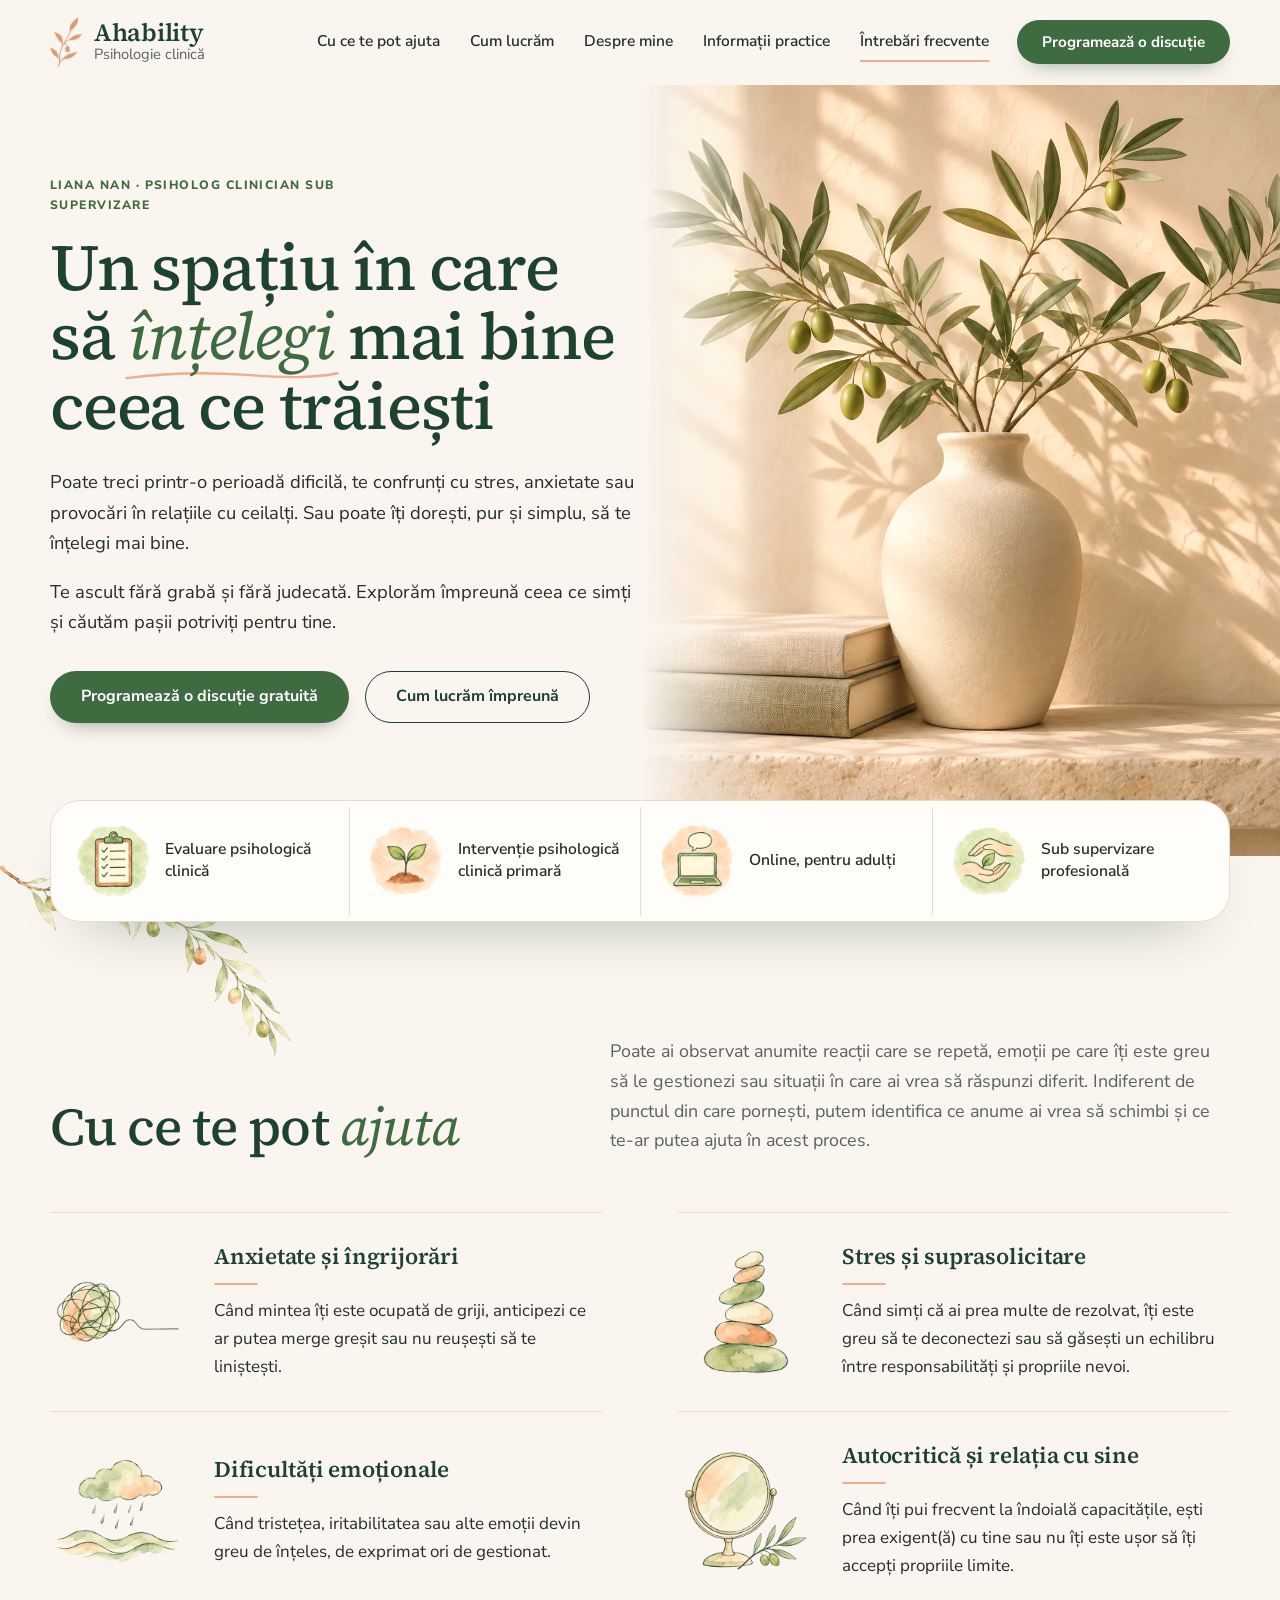
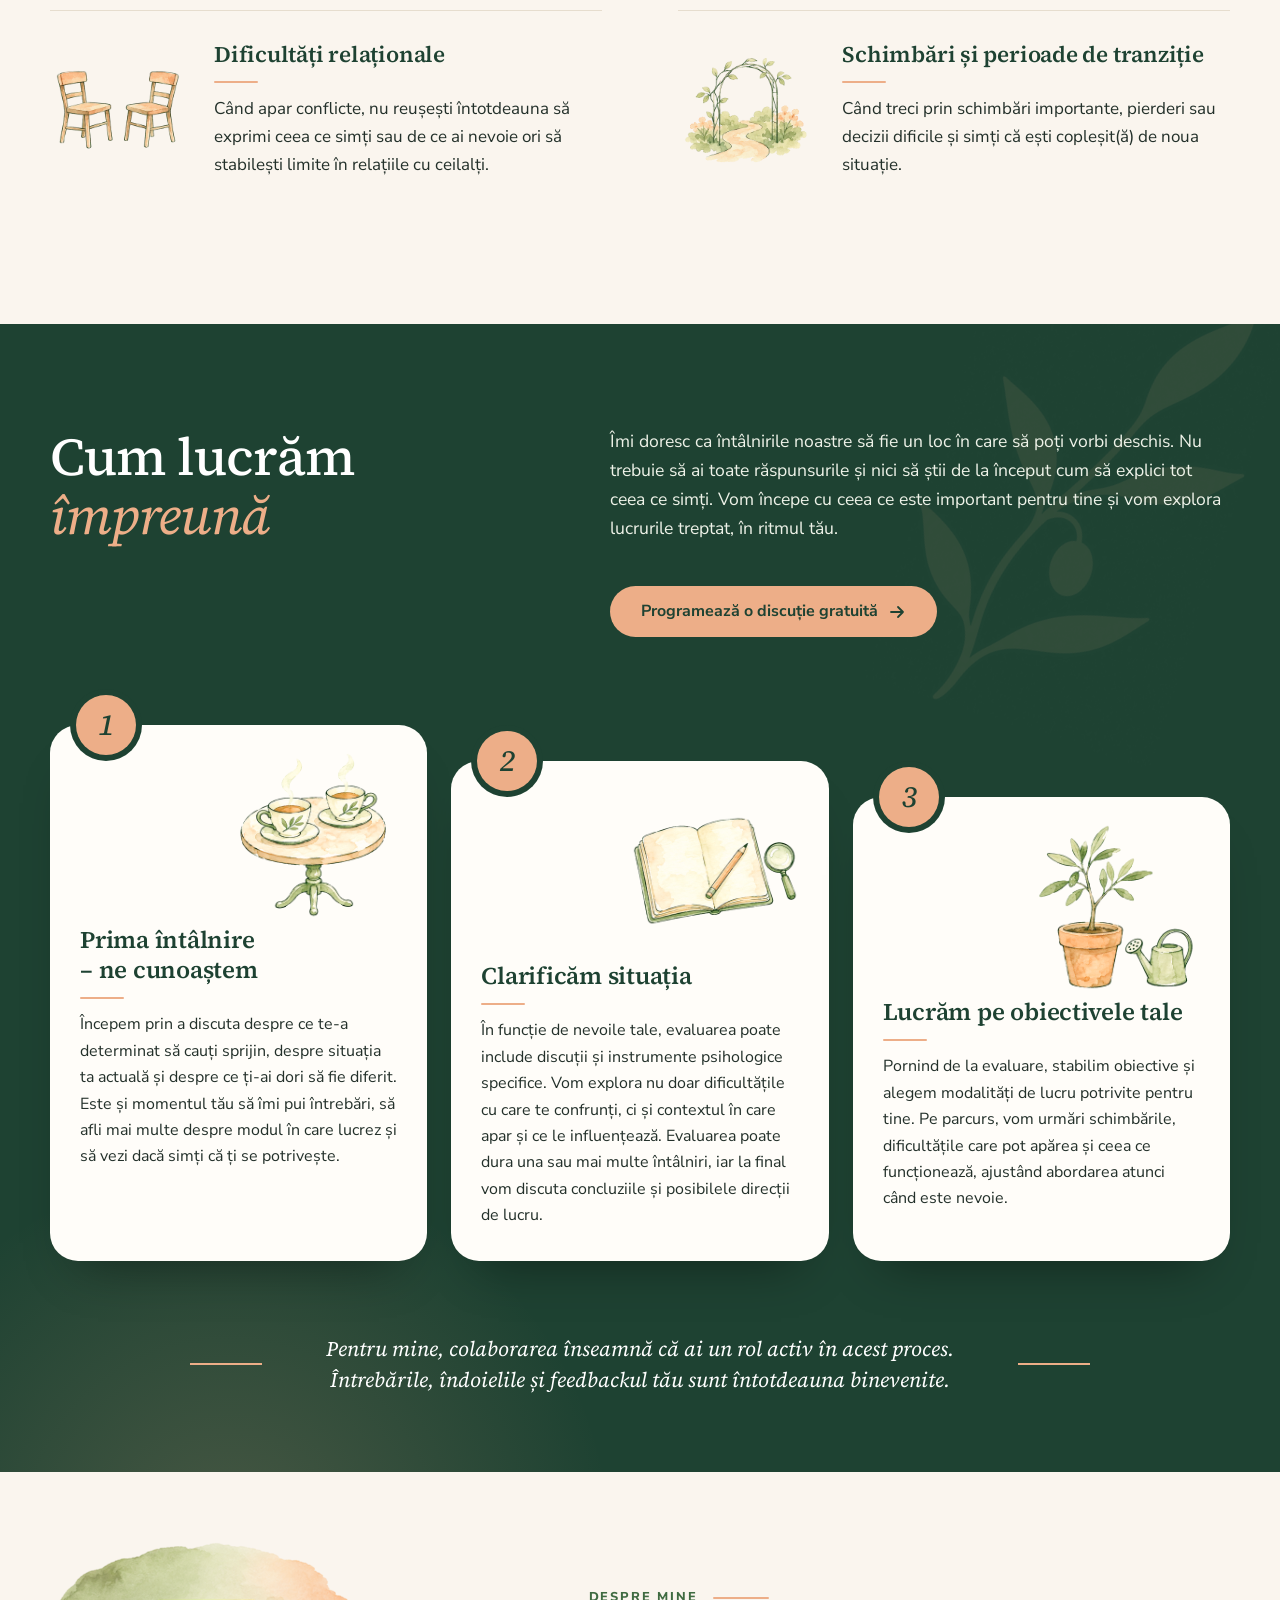
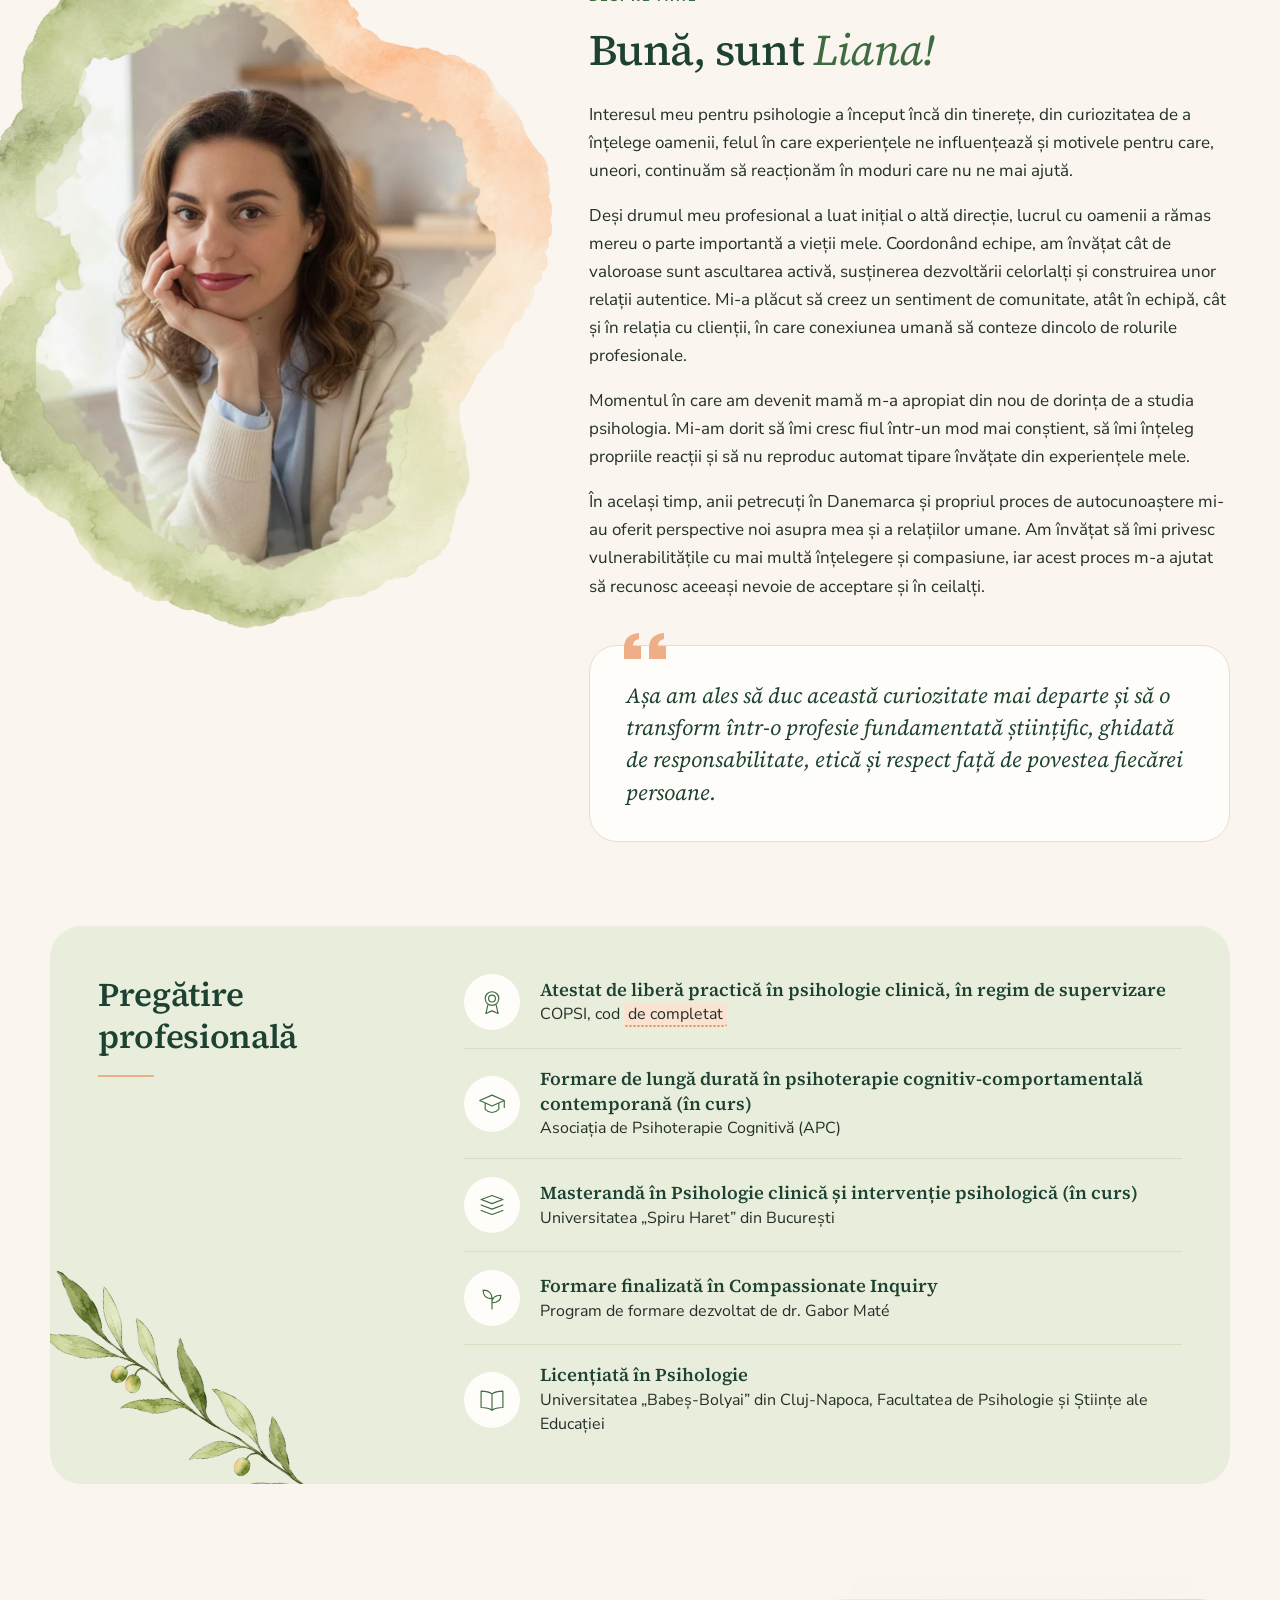
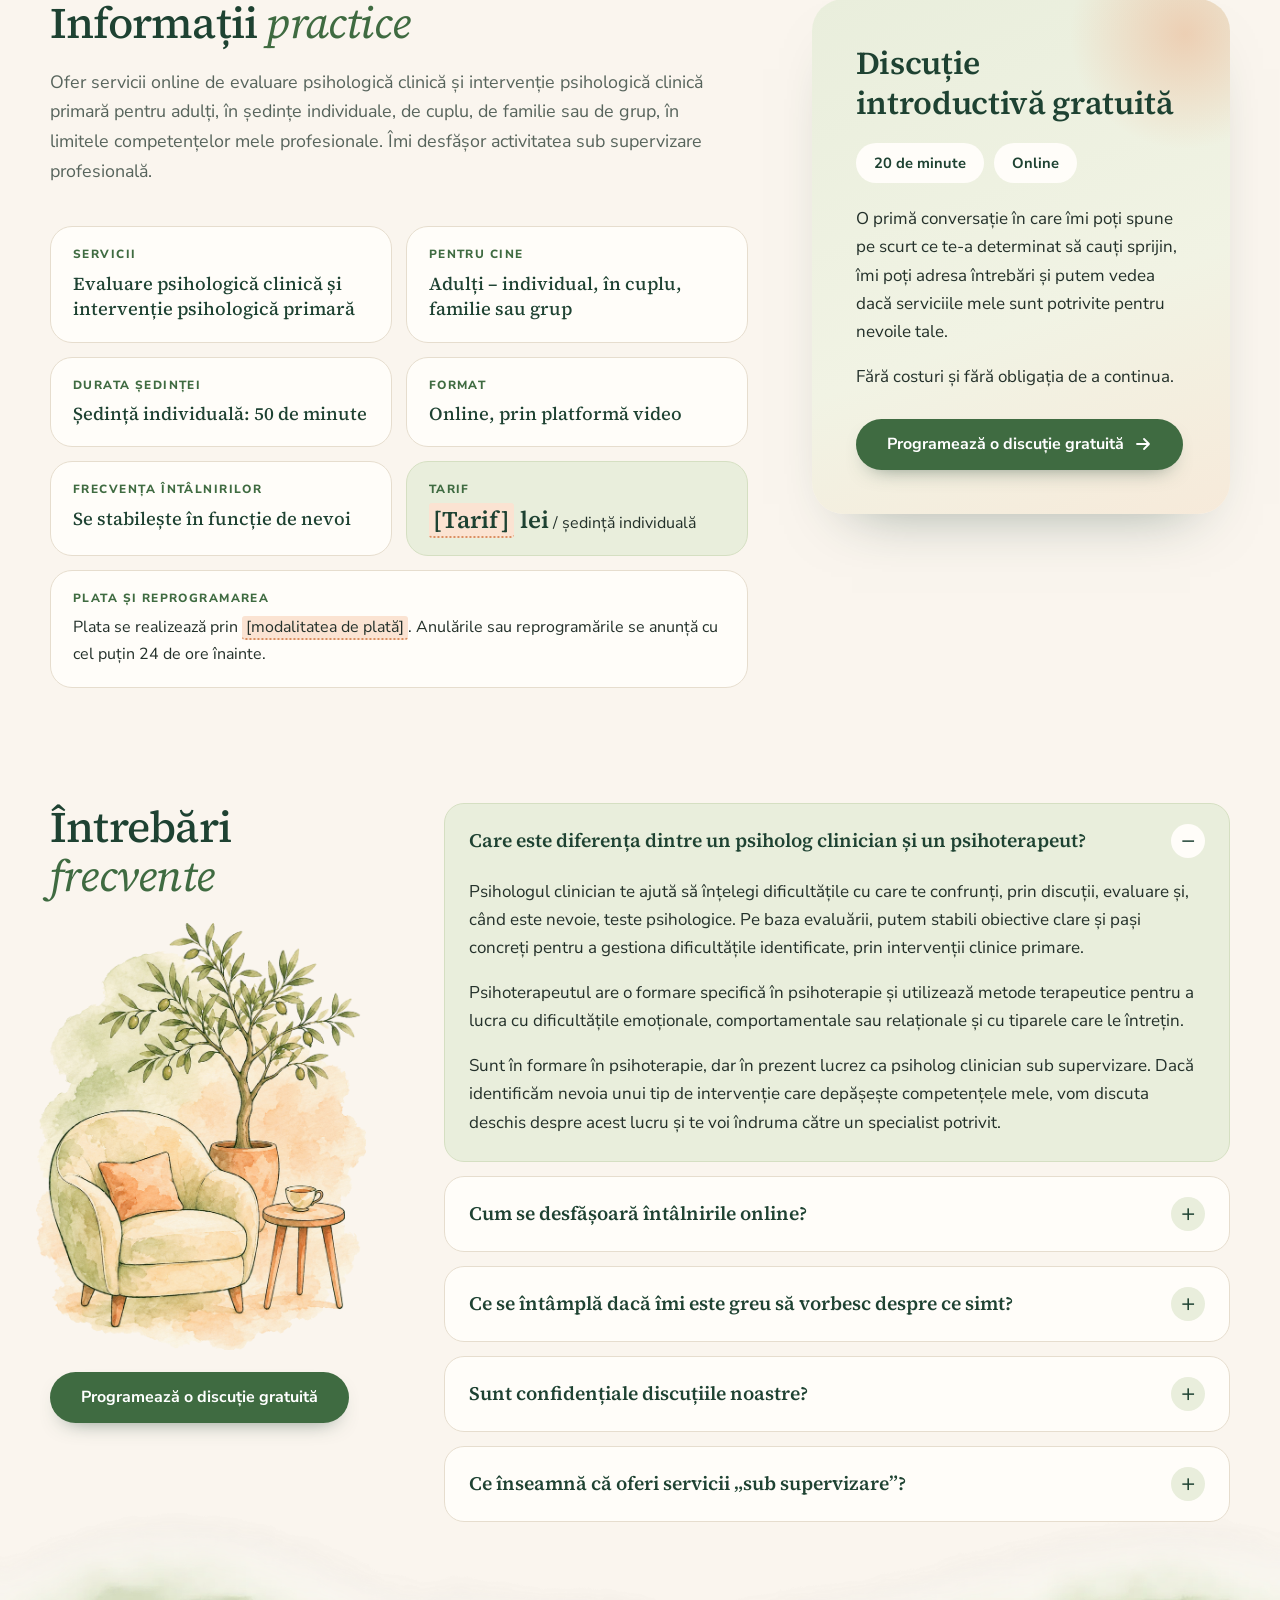
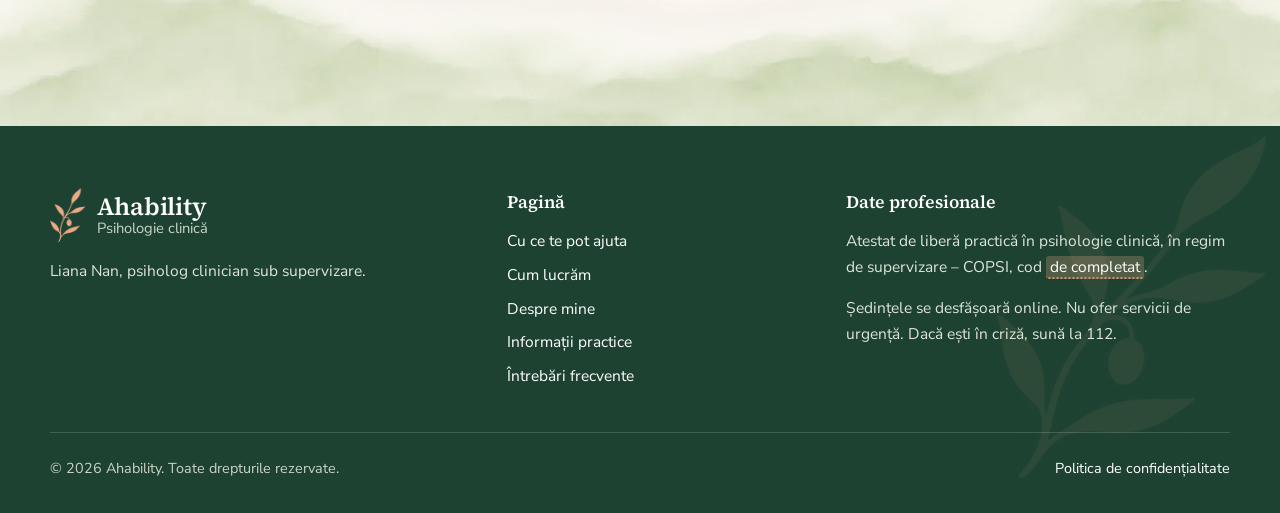
==== home/index.html @ 82a67109 "Add new homepage preview under /home New Ahability homepage for Liana to review. The existing pages " ====
<!doctype html>
<html lang="ro">
<head>
<meta charset="UTF-8">
<meta name="viewport" content="width=device-width, initial-scale=1">
<title>Ahability – Psihologie clinică | Liana Nan</title>
<meta name="description" content="Liana Nan, psiholog clinician sub supervizare. Evaluare psihologică clinică și intervenție psihologică clinică primară pentru adulți, online.">
<link rel="preload" href="fonts/source-serif-4-latin-ext-wght-normal.woff2" as="font" type="font/woff2" crossorigin>
<link rel="preload" href="fonts/nunito-sans-latin-ext-wght-normal.woff2" as="font" type="font/woff2" crossorigin>
<link rel="stylesheet" href="style.css">
</head>
<body>
<a class="skip" href="#continut">Sari la conținut</a>

<!-- All copy comes from Liana's Word document (Site_Alex.docx).
     Text wrapped in class="todo" is still waiting on a real value. -->

<!-- ================= HEADER ================= -->
<header class="site-header" id="top">
  <div class="wrap">
    <a class="logo" href="#top" aria-label="Ahability, psihologie clinică">
      <img class="logo-mark" src="img/logo-mark.webp" alt="" width="307" height="480">
      <span><span class="logo-name">Ahability</span><span class="logo-sub">Psihologie clinică</span></span>
    </a>
    <nav class="nav" id="nav" aria-label="Meniu principal">
      <a href="#ajutor">Cu ce te pot ajuta</a>
      <a href="#cum-lucram">Cum lucrăm</a>
      <a href="#despre">Despre mine</a>
      <a href="#informatii">Informații practice</a>
      <a href="#intrebari">Întrebări frecvente</a>
      <a class="btn btn-primary" href="#programare">Programează o discuție gratuită</a>
    </nav>
    <a class="btn btn-primary header-cta" href="#programare">Programează o discuție</a>
    <button class="nav-toggle" type="button" aria-controls="nav" aria-expanded="false" aria-label="Deschide meniul"><span></span></button>
  </div>
</header>

<main id="continut">

<!-- ================= HERO ================= -->
<section class="hero">
  <div class="wrap">
    <div class="hero-text">
      <p class="eyebrow plain">Liana Nan · Psiholog clinician sub supervizare</p>
      <h1>Un spațiu în care să <em>înțelegi</em> mai bine ceea ce trăiești</h1>
      <p>Poate treci printr-o perioadă dificilă, te confrunți cu stres, anxietate sau provocări în relațiile cu ceilalți. Sau poate îți dorești, pur și simplu, să te înțelegi mai bine.</p>
      <p>Te ascult fără grabă și fără judecată. Explorăm împreună ceea ce simți și căutăm pașii potriviți pentru tine.</p>
      <div class="hero-actions">
        <a class="btn btn-primary" href="#programare">Programează o discuție gratuită</a>
        <a class="btn btn-ghost" href="#cum-lucram">Cum lucrăm împreună</a>
      </div>
    </div>
    <div class="hero-art"><img src="img/hero.webp" alt="" width="1400" height="1400" fetchpriority="high"></div>
  </div>

  <div class="facts">
    <div class="wrap">
      <ul>
        <li>
          <img class="fact-art" src="img/fact-1.webp" alt="" width="200" height="200">
          Evaluare psihologică clinică
        </li>
        <li>
          <img class="fact-art" src="img/fact-2.webp" alt="" width="200" height="200">
          Intervenție psihologică clinică primară
        </li>
        <li>
          <img class="fact-art" src="img/fact-3.webp" alt="" width="200" height="200">
          Online, pentru adulți
        </li>
        <li>
          <img class="fact-art" src="img/fact-4.webp" alt="" width="200" height="200">
          Sub supervizare profesională
        </li>
      </ul>
    </div>
  </div>
</section>

<!-- ================= CU CE TE POT AJUTA ================= -->
<section class="section help" id="ajutor">
  <span class="bough" aria-hidden="true"></span>
  <div class="wrap">
    <div class="section-head">
    <h2>Cu ce te pot <em>ajuta</em></h2>
    <p class="lead">Poate ai observat anumite reacții care se repetă, emoții pe care îți este greu să le gestionezi sau situații în care ai vrea să răspunzi diferit. Indiferent de punctul din care pornești, putem identifica ce anume ai vrea să schimbi și ce te-ar putea ajuta în acest proces.</p>
    </div>

    <ul class="cards">
      <li class="card">
        <span class="card-art"><img src="img/topic-1.webp" alt="" width="360" height="360" loading="lazy"></span>
        <div class="card-body">
          <h3>Anxietate și îngrijorări</h3>
          <p>Când mintea îți este ocupată de griji, anticipezi ce ar putea merge greșit sau nu reușești să te liniștești.</p>
        </div>
      </li>
      <li class="card">
        <span class="card-art"><img src="img/topic-2.webp" alt="" width="360" height="360" loading="lazy"></span>
        <div class="card-body">
          <h3>Stres și suprasolicitare</h3>
          <p>Când simți că ai prea multe de rezolvat, îți este greu să te deconectezi sau să găsești un echilibru între responsabilități și propriile nevoi.</p>
        </div>
      </li>
      <li class="card">
        <span class="card-art"><img src="img/topic-3.webp" alt="" width="360" height="360" loading="lazy"></span>
        <div class="card-body">
          <h3>Dificultăți emoționale</h3>
          <p>Când tristețea, iritabilitatea sau alte emoții devin greu de înțeles, de exprimat ori de gestionat.</p>
        </div>
      </li>
      <li class="card">
        <span class="card-art"><img src="img/topic-4.webp" alt="" width="360" height="360" loading="lazy"></span>
        <div class="card-body">
          <h3>Autocritică și relația cu sine</h3>
          <p>Când îți pui frecvent la îndoială capacitățile, ești prea exigent(ă) cu tine sau nu îți este ușor să îți accepți propriile limite.</p>
        </div>
      </li>
      <li class="card">
        <span class="card-art"><img src="img/topic-5.webp" alt="" width="360" height="360" loading="lazy"></span>
        <div class="card-body">
          <h3>Dificultăți relaționale</h3>
          <p>Când apar conflicte, nu reușești întotdeauna să exprimi ceea ce simți sau de ce ai nevoie ori să stabilești limite în relațiile cu ceilalți.</p>
        </div>
      </li>
      <li class="card">
        <span class="card-art"><img src="img/topic-6.webp" alt="" width="360" height="360" loading="lazy"></span>
        <div class="card-body">
          <h3>Schimbări și perioade de tranziție</h3>
          <p>Când treci prin schimbări importante, pierderi sau decizii dificile și simți că ești copleșit(ă) de noua situație.</p>
        </div>
      </li>
    </ul>
  </div>
</section>

<!-- ================= CUM LUCRAM IMPREUNA ================= -->
<section class="how" id="cum-lucram">
  <div class="wrap">
    <div class="how-head">
      <h2>Cum lucrăm <em>împreună</em></h2>
      <div>
        <p>Îmi doresc ca întâlnirile noastre să fie un loc în care să poți vorbi deschis. Nu trebuie să ai toate răspunsurile și nici să știi de la început cum să explici tot ceea ce simți. Vom începe cu ceea ce este important pentru tine și vom explora lucrurile treptat, în ritmul tău.</p>
        <a class="btn btn-peach" href="#programare">Programează o discuție gratuită
          <svg class="arrow" viewBox="0 0 18 18" fill="none" stroke="currentColor" stroke-width="1.800" stroke-linecap="round" stroke-linejoin="round" aria-hidden="true"><path d="M3 9h12M10 4l5 5-5 5"/></svg>
        </a>
      </div>
    </div>
    <div class="steps-wrap">
      <ol class="steps">
        <li class="step" data-n="1">
          <img class="step-art" src="img/step-1.webp" alt="" width="360" height="360" loading="lazy">
          <h3>Prima întâlnire – ne cunoaștem</h3>
          <p>Începem prin a discuta despre ce te-a determinat să cauți sprijin, despre situația ta actuală și despre ce ți-ai dori să fie diferit. Este și momentul tău să îmi pui întrebări, să afli mai multe despre modul în care lucrez și să vezi dacă simți că ți se potrivește.</p>
        </li>
        <li class="step" data-n="2">
          <img class="step-art" src="img/step-2.webp" alt="" width="360" height="360" loading="lazy">
          <h3>Clarificăm situația</h3>
          <p>În funcție de nevoile tale, evaluarea poate include discuții și instrumente psihologice specifice. Vom explora nu doar dificultățile cu care te confrunți, ci și contextul în care apar și ce le influențează. Evaluarea poate dura una sau mai multe întâlniri, iar la final vom discuta concluziile și posibilele direcții de lucru.</p>
        </li>
        <li class="step" data-n="3">
          <img class="step-art" src="img/step-3.webp" alt="" width="360" height="360" loading="lazy">
          <h3>Lucrăm pe obiectivele tale</h3>
          <p>Pornind de la evaluare, stabilim obiective și alegem modalități de lucru potrivite pentru tine. Pe parcurs, vom urmări schimbările, dificultățile care pot apărea și ceea ce funcționează, ajustând abordarea atunci când este nevoie.</p>
        </li>
      </ol>
    </div>
    <p class="how-note">Pentru mine, colaborarea înseamnă că ai un rol activ în acest proces. Întrebările, îndoielile și feedbackul tău sunt întotdeauna binevenite.</p>
  </div>
</section>

<!-- ================= DESPRE MINE ================= -->
<section class="section about" id="despre">
  <div class="wrap">
    <div class="about-grid">
      <div class="portrait">
        <div class="portrait-frame"><img src="img/liana.webp" alt="Liana Nan" width="900" height="1078" loading="lazy"></div>
      </div>
      <div>
        <p class="eyebrow">Despre mine</p>
        <h2>Bună, sunt <em>Liana!</em></h2>
        <p>Interesul meu pentru psihologie a început încă din tinerețe, din curiozitatea de a înțelege oamenii, felul în care experiențele ne influențează și motivele pentru care, uneori, continuăm să reacționăm în moduri care nu ne mai ajută.</p>
        <p>Deși drumul meu profesional a luat inițial o altă direcție, lucrul cu oamenii a rămas mereu o parte importantă a vieții mele. Coordonând echipe, am învățat cât de valoroase sunt ascultarea activă, susținerea dezvoltării celorlalți și construirea unor relații autentice. Mi-a plăcut să creez un sentiment de comunitate, atât în echipă, cât și în relația cu clienții, în care conexiunea umană să conteze dincolo de rolurile profesionale.</p>
        <p>Momentul în care am devenit mamă m-a apropiat din nou de dorința de a studia psihologia. Mi-am dorit să îmi cresc fiul într-un mod mai conștient, să îmi înțeleg propriile reacții și să nu reproduc automat tipare învățate din experiențele mele.</p>
        <p>În același timp, anii petrecuți în Danemarca și propriul proces de autocunoaștere mi-au oferit perspective noi asupra mea și a relațiilor umane. Am învățat să îmi privesc vulnerabilitățile cu mai multă înțelegere și compasiune, iar acest proces m-a ajutat să recunosc aceeași nevoie de acceptare și în ceilalți.</p>
        <blockquote class="pullquote">Așa am ales să duc această curiozitate mai departe și să o transform într-o profesie fundamentată științific, ghidată de responsabilitate, etică și respect față de povestea fiecărei persoane.</blockquote>
      </div>
    </div>

    <div class="training">
      <h3>Pregătire profesională</h3>
      <ul>
        <li>
          <svg class="icon" viewBox="0 0 44 44" aria-hidden="true"><circle cx="22" cy="17" r="10"/><circle cx="22" cy="17" r="5"/><path d="M16 26l-3 13 9-4 9 4-3-13"/></svg>
          <strong>Atestat de liberă practică în psihologie clinică, în regim de supervizare</strong> <span class="where">COPSI, cod <span class="todo">de completat</span></span>
        </li>
        <li>
          <svg class="icon" viewBox="0 0 44 44" aria-hidden="true"><path d="M4 17l18-8 18 8-18 8-18-8ZM12 21v9c3 3 6.500 4.500 10 4.500S29 33 32 30v-9M40 17v10"/></svg>
          <strong>Formare de lungă durată în psihoterapie cognitiv-comportamentală contemporană (în curs)</strong> <span class="where">Asociația de Psihoterapie Cognitivă (APC)</span>
        </li>
        <li>
          <svg class="icon" viewBox="0 0 44 44" aria-hidden="true"><path d="M6 14l16-6 16 6-16 6-16-6ZM6 22l16 6 16-6M6 30l16 6 16-6"/></svg>
          <strong>Masterandă în Psihologie clinică și intervenție psihologică (în curs)</strong> <span class="where">Universitatea „Spiru Haret” din București</span>
        </li>
        <li>
          <svg class="icon" viewBox="0 0 44 44" aria-hidden="true"><path d="M22 38V21M22 23c0-8-4.500-12.500-13-12.500C9 18.500 13.500 23 22 23ZM22 29c0-7 4.500-11 13-11 0 7-4.500 11-13 11Z"/></svg>
          <strong>Formare finalizată în Compassionate Inquiry</strong> <span class="where">Program de formare dezvoltat de dr. Gabor Maté</span>
        </li>
        <li>
          <svg class="icon" viewBox="0 0 44 44" aria-hidden="true"><path d="M22 13c-4-3-9-4-16-4v24c7 0 12 1 16 4 4-3 9-4 16-4V9c-7 0-12 1-16 4ZM22 13v24"/></svg>
          <strong>Licențiată în Psihologie</strong> <span class="where">Universitatea „Babeș-Bolyai” din Cluj-Napoca, Facultatea de Psihologie și Științe ale Educației</span>
        </li>
      </ul>
    </div>
  </div>
</section>

<!-- ================= INFORMATII PRACTICE ================= -->
<section class="section info" id="informatii" style="padding-top:0">
  <div class="wrap info-grid">
    <div class="info-main">
    <h2>Informații <em>practice</em></h2>
    <p class="lead">Ofer servicii online de evaluare psihologică clinică și intervenție psihologică clinică primară pentru adulți, în ședințe individuale, de cuplu, de familie sau de grup, în limitele competențelor mele profesionale. Îmi desfășor activitatea sub supervizare profesională.</p>

      <dl class="info-list">
        <div class="info-item"><dt>Servicii</dt><dd>Evaluare psihologică clinică și intervenție psihologică primară</dd></div>
        <div class="info-item"><dt>Pentru cine</dt><dd>Adulți – individual, în cuplu, familie sau grup</dd></div>
        <div class="info-item"><dt>Durata ședinței</dt><dd>Ședință individuală: 50 de minute</dd></div>
        <div class="info-item"><dt>Format</dt><dd>Online, prin platformă video</dd></div>
        <div class="info-item"><dt>Frecvența întâlnirilor</dt><dd>Se stabilește în funcție de nevoi</dd></div>
        <div class="info-item"><dt>Tarif</dt><dd><span class="price"><span class="todo">[Tarif]</span> lei</span> / ședință individuală</dd></div>
        <div class="info-item wide"><dt>Plata și reprogramarea</dt><dd>Plata se realizează prin <span class="todo">[modalitatea de plată]</span>. Anulările sau reprogramările se anunță cu cel puțin 24 de ore înainte.</dd></div>
      </dl>
    </div>

      <aside class="intro-card" id="programare">
        <h3>Discuție introductivă gratuită</h3>
        <ul class="pills"><li>20 de minute</li><li>Online</li></ul>
        <p>O primă conversație în care îmi poți spune pe scurt ce te-a determinat să cauți sprijin, îmi poți adresa întrebări și putem vedea dacă serviciile mele sunt potrivite pentru nevoile tale.</p>
        <p>Fără costuri și fără obligația de a continua.</p>
        <!-- TODO: point this at the booking calendar -->
        <a class="btn btn-primary" href="#" data-todo="calendar-link">Programează o discuție gratuită
          <svg class="arrow" viewBox="0 0 18 18" fill="none" stroke="currentColor" stroke-width="1.800" stroke-linecap="round" stroke-linejoin="round" aria-hidden="true"><path d="M3 9h12M10 4l5 5-5 5"/></svg>
        </a>
      </aside>
  </div>
</section>

<!-- ================= INTREBARI FRECVENTE ================= -->
<section class="section clip wash" id="intrebari" style="padding-top:0">
  <div class="wrap">
    <div class="faq-grid">
      <div class="faq-side">
        <h2>Întrebări <em>frecvente</em></h2>
        <img class="faq-art" src="img/nook.webp" alt="" width="720" height="933" loading="lazy">
        <a class="btn btn-primary" href="#programare">Programează o discuție gratuită</a>
      </div>
      <div class="faq-list">
        <details open>
          <summary>Care este diferența dintre un psiholog clinician și un psihoterapeut?</summary>
          <div class="faq-answer">
            <p>Psihologul clinician te ajută să înțelegi dificultățile cu care te confrunți, prin discuții, evaluare și, când este nevoie, teste psihologice. Pe baza evaluării, putem stabili obiective clare și pași concreți pentru a gestiona dificultățile identificate, prin intervenții clinice primare.</p>
            <p>Psihoterapeutul are o formare specifică în psihoterapie și utilizează metode terapeutice pentru a lucra cu dificultățile emoționale, comportamentale sau relaționale și cu tiparele care le întrețin.</p>
            <p>Sunt în formare în psihoterapie, dar în prezent lucrez ca psiholog clinician sub supervizare. Dacă identificăm nevoia unui tip de intervenție care depășește competențele mele, vom discuta deschis despre acest lucru și te voi îndruma către un specialist potrivit.</p>
          </div>
        </details>
        <details>
          <summary>Cum se desfășoară întâlnirile online?</summary>
          <div class="faq-answer">
            <p>Ședințele au loc prin intermediul unei platforme video securizate. Ai nevoie doar de o conexiune stabilă la internet și de un spațiu liniștit și privat, în care să poți vorbi fără întreruperi. Poți participa de acasă sau din orice alt loc în care ai intimitatea necesară. Linkul de acces îți va fi trimis înainte de întâlnire.</p>
          </div>
        </details>
        <details>
          <summary>Ce se întâmplă dacă îmi este greu să vorbesc despre ce simt?</summary>
          <div class="faq-answer">
            <p>Este firesc să simți emoție sau ezitare, mai ales la primele întâlniri. Nu trebuie să știi exact ce să spui sau să găsești cuvintele „potrivite”. Pornim de la ceea ce îți este mai ușor să împărtășești, iar eu te voi ghida prin întrebări.</p>
          </div>
        </details>
        <details>
          <summary>Sunt confidențiale discuțiile noastre?</summary>
          <div class="faq-answer">
            <p>Da. Confidențialitatea este un principiu fundamental al activității psihologice. Informațiile pe care le împărtășești sunt protejate conform Codului deontologic al profesiei de psiholog și legislației aplicabile, cu respectarea excepțiilor prevăzute de lege. Îți voi explica aceste limite încă de la începutul colaborării.</p>
          </div>
        </details>
        <details>
          <summary>Ce înseamnă că oferi servicii „sub supervizare”?</summary>
          <div class="faq-answer">
            <p>Înseamnă că îmi desfășor activitatea sub îndrumarea unui psiholog clinician cu experiență, acreditat ca supervizor. Supervizarea este o etapă obligatorie a formării profesionale, care îmi permite să discut și să analizez activitatea clinică, să primesc îndrumare și să îmi dezvolt competențele.</p>
            <p>Pentru tine, asta înseamnă că munca noastră poate beneficia și de perspectiva unui specialist cu experiență. În supervizare nu apar numele tău și nici detalii care te-ar putea identifica.</p>
          </div>
        </details>
      </div>
    </div>
  </div>
</section>

</main>

<!-- ================= FOOTER ================= -->
<footer class="site-footer">
  <div class="wrap">
    <div class="footer-grid">
      <div>
        <a class="logo" href="#top" aria-label="Ahability, psihologie clinică">
          <img class="logo-mark" src="img/logo-mark-light.webp" alt="" width="307" height="480">
          <span><span class="logo-name">Ahability</span><span class="logo-sub">Psihologie clinică</span></span>
        </a>
        <p>Liana Nan, psiholog clinician sub supervizare.</p>
      </div>
      <div>
        <p class="footer-title">Pagină</p>
        <ul>
          <li><a href="#ajutor">Cu ce te pot ajuta</a></li>
          <li><a href="#cum-lucram">Cum lucrăm</a></li>
          <li><a href="#despre">Despre mine</a></li>
          <li><a href="#informatii">Informații practice</a></li>
          <li><a href="#intrebari">Întrebări frecvente</a></li>
        </ul>
      </div>
      <div>
        <p class="footer-title">Date profesionale</p>
        <p>Atestat de liberă practică în psihologie clinică, în regim de supervizare – COPSI, cod <span class="todo">de completat</span>.</p>
        <p>Ședințele se desfășoară online. Nu ofer servicii de urgență. Dacă ești în criză, sună la 112.</p>
      </div>
    </div>
    <div class="footer-bottom">
      <span>© 2026 Ahability. Toate drepturile rezervate.</span>
      <span><a href="#" data-todo="privacy">Politica de confidențialitate</a></span>
    </div>
  </div>
</footer>

<script>
  // mobile menu + header border on scroll
  (function(){
    var nav = document.getElementById('nav'), btn = document.querySelector('.nav-toggle'), head = document.querySelector('.site-header');
    btn.addEventListener('click', function(){
      var open = nav.classList.toggle('open');
      btn.setAttribute('aria-expanded', open);
    });
    nav.addEventListener('click', function(e){
      if (e.target.closest('a')) { nav.classList.remove('open'); btn.setAttribute('aria-expanded', false); }
    });
    addEventListener('scroll', function(){ head.classList.toggle('scrolled', scrollY > 8); }, { passive:true });
  })();

  // sections fade up once as they scroll in; the nav link of the section in view gets a marker
  (function(){
    if (!('IntersectionObserver' in window)) return;
    document.documentElement.classList.add('js');
    var sel = '.facts ul, .section-head, .card, .how-head, .steps, .how-note, .portrait, .about-grid > div:last-child, .training, .info-main, .intro-card, .faq-side, .faq-list details';
    var io = new IntersectionObserver(function(entries){
      entries.forEach(function(e){ if (e.isIntersecting) { e.target.classList.add('in'); io.unobserve(e.target); } });
    }, { rootMargin:'0px 0px -8% 0px' });
    document.querySelectorAll(sel).forEach(function(el){
      var i = Array.prototype.indexOf.call(el.parentNode.children, el);
      if (el.matches('.card')) el.style.setProperty('--d', (i % 2) * 0.12 + 's');
      el.classList.add('reveal'); io.observe(el);
    });

    var links = {};
    document.querySelectorAll('.nav a[href^="#"]').forEach(function(a){ links[a.getAttribute('href').slice(1)] = a; });
    var spy = new IntersectionObserver(function(entries){
      entries.forEach(function(e){
        if (!e.isIntersecting || !links[e.target.id]) return;
        for (var k in links) links[k].classList.toggle('active', k === e.target.id);
      });
    }, { rootMargin:'-45% 0px -50% 0px' });
    document.querySelectorAll('main section[id]').forEach(function(s){ spy.observe(s); });
  })();
</script>
</body>
</html>
---- home/style.css ----
/* Ahability homepage
   One palette, two typefaces, no framework.
   Fonts are self-hosted in /fonts so no visitor data goes to Google. */

/* ---------- fonts ---------- */
@font-face{ font-family:"Source Serif 4"; font-style:normal; font-weight:200 900; font-display:swap;
  src:url(fonts/source-serif-4-latin-wght-normal.woff2) format("woff2");
  unicode-range:U+0000-00FF,U+0131,U+0152-0153,U+02BB-02BC,U+02C6,U+02DA,U+02DC,U+0304,U+0308,U+0329,U+2000-206F,U+20AC,U+2122,U+2191,U+2193,U+2212,U+2215,U+FEFF,U+FFFD; }
@font-face{ font-family:"Source Serif 4"; font-style:normal; font-weight:200 900; font-display:swap;
  src:url(fonts/source-serif-4-latin-ext-wght-normal.woff2) format("woff2");
  unicode-range:U+0100-02BA,U+02BD-02C5,U+02C7-02CC,U+02CE-02D7,U+02DD-02FF,U+1D00-1DBF,U+1E00-1E9F,U+1EF2-1EFF,U+2020,U+20A0-20AB,U+20AD-20C0,U+2113,U+2C60-2C7F,U+A720-A7FF; }
@font-face{ font-family:"Source Serif 4"; font-style:italic; font-weight:200 900; font-display:swap;
  src:url(fonts/source-serif-4-latin-wght-italic.woff2) format("woff2");
  unicode-range:U+0000-00FF,U+0131,U+0152-0153,U+02BB-02BC,U+02C6,U+02DA,U+02DC,U+0304,U+0308,U+0329,U+2000-206F,U+20AC,U+2122,U+2191,U+2193,U+2212,U+2215,U+FEFF,U+FFFD; }
@font-face{ font-family:"Source Serif 4"; font-style:italic; font-weight:200 900; font-display:swap;
  src:url(fonts/source-serif-4-latin-ext-wght-italic.woff2) format("woff2");
  unicode-range:U+0100-02BA,U+02BD-02C5,U+02C7-02CC,U+02CE-02D7,U+02DD-02FF,U+1D00-1DBF,U+1E00-1E9F,U+1EF2-1EFF,U+2020,U+20A0-20AB,U+20AD-20C0,U+2113,U+2C60-2C7F,U+A720-A7FF; }
@font-face{ font-family:"Nunito Sans"; font-style:normal; font-weight:200 1000; font-display:swap;
  src:url(fonts/nunito-sans-latin-wght-normal.woff2) format("woff2");
  unicode-range:U+0000-00FF,U+0131,U+0152-0153,U+02BB-02BC,U+02C6,U+02DA,U+02DC,U+0304,U+0308,U+0329,U+2000-206F,U+20AC,U+2122,U+2191,U+2193,U+2212,U+2215,U+FEFF,U+FFFD; }
@font-face{ font-family:"Nunito Sans"; font-style:normal; font-weight:200 1000; font-display:swap;
  src:url(fonts/nunito-sans-latin-ext-wght-normal.woff2) format("woff2");
  unicode-range:U+0100-02BA,U+02BD-02C5,U+02C7-02CC,U+02CE-02D7,U+02DD-02FF,U+1D00-1DBF,U+1E00-1E9F,U+1EF2-1EFF,U+2020,U+20A0-20AB,U+20AD-20C0,U+2113,U+2C60-2C7F,U+A720-A7FF; }
@font-face{ font-family:"Nunito Sans"; font-style:italic; font-weight:200 1000; font-display:swap;
  src:url(fonts/nunito-sans-latin-wght-italic.woff2) format("woff2");
  unicode-range:U+0000-00FF,U+0131,U+0152-0153,U+02BB-02BC,U+02C6,U+02DA,U+02DC,U+0304,U+0308,U+0329,U+2000-206F,U+20AC,U+2122,U+2191,U+2193,U+2212,U+2215,U+FEFF,U+FFFD; }
@font-face{ font-family:"Nunito Sans"; font-style:italic; font-weight:200 1000; font-display:swap;
  src:url(fonts/nunito-sans-latin-ext-wght-italic.woff2) format("woff2");
  unicode-range:U+0100-02BA,U+02BD-02C5,U+02C7-02CC,U+02CE-02D7,U+02DD-02FF,U+1D00-1DBF,U+1E00-1E9F,U+1EF2-1EFF,U+2020,U+20A0-20AB,U+20AD-20C0,U+2113,U+2C60-2C7F,U+A720-A7FF; }

/* ---------- palette ---------- */
:root{
  --cream:#FAF5EE;        /* page background */
  --paper:#FFFDF9;        /* cards */
  --forest:#1E4232;       /* headings, dark panel, footer */
  --green:#3F6B41;        /* buttons, italic accents, icons */
  --green-dark:#33583A;
  --sage:#E9EEDC;         /* soft green panels */
  --sage-deep:#D5DFC2;
  --peach:#EDAE88;        /* accent lines, dots, button on dark */
  --peach-soft:#FBE3D2;   /* pastel splashes */
  --ink:#23302A;          /* body text */
  --muted:#57645C;
  --line:#E6DDCE;

  --serif:"Source Serif 4", Georgia, "Times New Roman", serif;
  --sans:"Nunito Sans", system-ui, -apple-system, "Segoe UI", sans-serif;

  --wrap:1180px;
  --radius:26px;
}

/* ---------- base ---------- */
*,*::before,*::after{ box-sizing:border-box; }
html{ scroll-behavior:smooth; scroll-padding-top:96px; -webkit-text-size-adjust:100%; }
body{ margin:0; background:var(--cream); color:var(--ink); font-family:var(--sans);
  font-size:17px; line-height:1.65; -webkit-font-smoothing:antialiased; overflow-x:hidden; }
img,svg{ max-width:100%; display:block; }
p{ margin:0 0 1em; }
p:last-child{ margin-bottom:0; }
a{ color:var(--green); }
h1,h2,h3{ font-family:var(--serif); color:var(--forest); font-weight:500; line-height:1.12;
  letter-spacing:-0.018em; margin:0; text-wrap:balance; }
h1{ font-size:clamp(2.5rem, 5.2vw, 4.1rem); line-height:1.06; }
h2{ font-size:clamp(1.9rem, 3.4vw, 2.75rem); }
h3{ font-size:1.4rem; line-height:1.25; font-weight:600; letter-spacing:-0.01em; }
h1 em,h2 em{ font-weight:400; color:var(--green); }
:focus-visible{ outline:3px solid var(--peach); outline-offset:3px; border-radius:6px; }

.wrap{ width:min(var(--wrap), 100% - 40px); margin-inline:auto; }
.section{ padding:clamp(64px, 9vw, 120px) 0; position:relative; }
.lead{ font-size:1.12rem; color:var(--muted); max-width:62ch; }
.skip{ position:absolute; left:-999px; top:8px; background:var(--forest); color:#fff; padding:10px 16px; border-radius:8px; z-index:100; }
.skip:focus{ left:8px; }

.eyebrow{ display:flex; align-items:center; gap:16px; margin:0 0 18px; font-size:.8rem; font-weight:800;
  letter-spacing:.14em; text-transform:uppercase; color:var(--green); }
.eyebrow::after{ content:""; width:56px; height:2px; background:var(--peach); border-radius:2px; }
.eyebrow.plain::after{ display:none; }
.hero .eyebrow{ font-size:.76rem; letter-spacing:.12em; }

.btn{ display:inline-flex; align-items:center; justify-content:center; gap:10px; padding:15px 30px;
  border-radius:999px; border:1.5px solid transparent; font:700 1rem/1.2 var(--sans); text-decoration:none;
  cursor:pointer; transition:background .2s, color .2s, transform .2s, border-color .2s; }
.btn:hover{ transform:translateY(-2px); }
.btn-primary{ background:var(--green); color:#fff; }
.btn-primary:hover{ background:var(--green-dark); }
.btn-ghost{ border-color:var(--forest); color:var(--forest); background:transparent; }
.btn-ghost:hover{ background:var(--forest); color:#fff; }
.btn-peach{ background:var(--peach); color:var(--forest); }
.btn-peach:hover{ background:#F3BD9B; }
.btn .arrow{ width:18px; height:18px; }

/* placeholder text still waiting on Liana. Remove the class once filled in. */
.todo{ background:var(--peach-soft); border-bottom:2px dotted #D98F62; padding:0 4px; border-radius:3px; }

/* ---------- header ---------- */
.site-header{ position:sticky; top:0; z-index:50; background:rgba(250,245,238,.9);
  backdrop-filter:blur(10px); -webkit-backdrop-filter:blur(10px); border-bottom:1px solid transparent; transition:border-color .2s; }
.site-header.scrolled{ border-color:var(--line); }
.site-header .wrap{ display:flex; align-items:center; gap:28px; min-height:84px; }
.logo{ display:flex; align-items:center; gap:12px; text-decoration:none; color:var(--forest); margin-right:auto; }
.logo svg{ width:38px; height:44px; flex:none; }
.logo-name{ display:block; font:600 1.55rem/1.05 var(--serif); letter-spacing:-0.01em; }
.logo-sub{ display:block; font-size:.92rem; color:var(--muted); line-height:1.3; }
.nav{ display:flex; align-items:center; gap:30px; }
.nav a{ color:var(--ink); text-decoration:none; font-weight:600; font-size:.97rem; padding:6px 0; border-bottom:2px solid transparent; }
.nav a:hover{ border-color:var(--peach); }
.header-cta{ padding:12px 24px; font-size:.95rem; }
.nav-toggle{ display:none; width:46px; height:46px; border:1.5px solid var(--line); background:var(--paper);
  border-radius:12px; cursor:pointer; align-items:center; justify-content:center; }
.nav-toggle span, .nav-toggle span::before, .nav-toggle span::after{ display:block; width:20px; height:2px; background:var(--forest); border-radius:2px; position:relative; content:""; }
.nav-toggle span::before{ position:absolute; top:-6px; }
.nav-toggle span::after{ position:absolute; top:6px; }

/* ---------- hero ---------- */
.hero{ position:relative; }
.hero > .wrap{ display:grid; grid-template-columns:minmax(0,1.05fr) minmax(0,.95fr); gap:24px; align-items:stretch; }
.hero-text{ padding-block:clamp(48px, 7vw, 104px); align-self:center; position:relative; z-index:1; }
.hero h1{ margin-bottom:26px; }
.hero-text p{ font-size:1.15rem; max-width:54ch; }
.hero-actions{ display:flex; flex-wrap:wrap; gap:16px; margin-top:34px; }
.hero-art{ overflow:hidden; position:relative; min-height:560px;
  margin-left:-80px; margin-right:calc((100vw - min(var(--wrap), 100vw - 40px)) / -2); }
.hero-art img{ position:absolute; inset:0; width:100%; height:100%; object-fit:cover; object-position:right center; }

.facts{ position:relative; z-index:1; border-top:1px solid var(--line); border-bottom:1px solid var(--line); background:var(--paper); }
.facts ul{ list-style:none; margin:0; padding:0; display:grid; grid-template-columns:repeat(4,1fr); }
.facts li{ display:flex; flex-direction:column; align-items:center; text-align:center; gap:10px; padding:30px 20px;
  font-weight:600; line-height:1.4; }
.facts li + li{ border-left:1px solid var(--line); }
.facts svg{ width:40px; height:40px; }

/* line icons */
.icon{ fill:none; stroke:var(--green); stroke-width:1.7; stroke-linecap:round; stroke-linejoin:round; }

/* ---------- help ---------- */
.help{ overflow:hidden; }
.help h2{ margin-bottom:20px; }
.cards{ list-style:none; margin:64px 0 0; padding:0; display:grid; grid-template-columns:repeat(3,1fr); gap:60px 56px; }
.card{ padding:0; }
.card-head{ display:flex; align-items:center; gap:20px; margin-bottom:16px; margin-left:-14px; }
.card h3::after{ content:""; display:block; width:44px; height:2px; background:var(--peach); border-radius:2px; margin-top:14px; }
.card p{ color:var(--ink); }
/* pastel splash behind each icon: two soft blobs, pure CSS */
.blob{ position:relative; flex:none; width:84px; height:76px; display:grid; place-items:center; }
.blob::before, .blob::after{ content:""; position:absolute; z-index:0; }
.blob::before{ width:58px; height:58px; right:2px; top:0; background:var(--peach-soft); border-radius:58% 42% 55% 45% / 48% 56% 44% 52%; }
.blob::after{ width:50px; height:46px; left:0; bottom:2px; background:var(--sage-deep); opacity:.75; border-radius:45% 55% 40% 60% / 55% 45% 55% 45%; }
.blob svg{ position:relative; z-index:1; width:56px; height:56px; stroke:var(--forest); }

/* thin decorative curves */
.curve{ position:absolute; pointer-events:none; z-index:0; fill:none; stroke:var(--peach); stroke-width:1.5; }
.section > .wrap{ position:relative; z-index:1; }
.curve-tr{ top:-40px; right:-60px; width:380px; }
.curve-bl{ bottom:-60px; left:-80px; width:420px; }

/* ---------- how we work ---------- */
.how-panel{ display:grid; grid-template-columns:minmax(0,.82fr) minmax(0,1fr); background:var(--forest);
  border-radius:40px; overflow:hidden; box-shadow:0 30px 60px -40px rgba(30,66,50,.45); }
.how-intro{ padding:clamp(36px, 5vw, 68px); color:#EEF2E8; display:flex; flex-direction:column; justify-content:center; }
.how-intro .eyebrow{ color:#fff; }
.how-intro h2{ color:#fff; margin-bottom:24px; }
.how-intro h2 em{ color:var(--peach); }
.how-intro .btn{ align-self:flex-start; margin-top:32px; }
.how-steps{ background:var(--paper); border-radius:40px; padding:clamp(28px, 4vw, 56px) clamp(24px, 4vw, 56px) clamp(28px, 4vw, 56px) clamp(16px, 2vw, 32px);
  position:relative; }
.steps{ list-style:none; margin:0; padding:0 0 0 72px; display:grid; grid-auto-rows:1fr; position:relative; height:100%; }
.steps-line{ position:absolute; left:0; top:0; width:40px; height:100%; overflow:visible; }
.steps-line path{ fill:none; stroke:#B89B7A; stroke-width:1.5; vector-effect:non-scaling-stroke; }
.step{ position:relative; display:flex; flex-direction:column; justify-content:center; padding:26px 0; }
.step + .step{ border-top:1px solid var(--line); }
/* numbered dot sits on the curve: the curve crosses x=20 at 1/6, 3/6 and 5/6 of its height */
.step::before{ content:attr(data-n); position:absolute; left:-72px; top:50%; width:40px; height:40px; margin-top:-20px;
  border-radius:50%; background:var(--peach); color:var(--forest); font:700 1.1rem/40px var(--serif); text-align:center;
  box-shadow:0 0 0 6px var(--paper); }
.step h3{ margin-bottom:10px; }
.how-note{ display:flex; align-items:center; justify-content:center; gap:28px; margin:48px auto 0; max-width:900px; text-align:center;
  font:italic 400 1.3rem/1.5 var(--serif); color:var(--forest); }
.how-note::before, .how-note::after{ content:""; flex:none; width:72px; height:1.5px; background:var(--peach); }

/* ---------- about ---------- */
.about{ overflow:hidden; }
.about-grid{ display:grid; grid-template-columns:minmax(0,.72fr) minmax(0,1fr); gap:clamp(32px, 6vw, 84px); align-items:start; }
.portrait{ position:relative; max-width:440px; }
.portrait-frame{ aspect-ratio:4/5; background:var(--sage); border-radius:46% 54% 42% 58% / 34% 38% 62% 66%;
  display:grid; place-items:center; text-align:center; color:var(--muted); font-size:.95rem; overflow:hidden; }
.portrait-frame img{ width:100%; height:100%; object-fit:cover; }
.portrait .curve{ width:120%; left:-14%; top:-8%; }
.about h2{ margin-bottom:26px; }
.pullquote{ margin:34px 0 0; padding:6px 0 6px 28px; border-left:4px solid var(--peach);
  font:italic 400 1.35rem/1.5 var(--serif); color:var(--forest); }
.training{ margin-top:clamp(48px, 7vw, 84px); background:var(--sage); border-radius:32px; padding:clamp(28px, 4vw, 48px); }
.training h3{ display:flex; align-items:center; gap:18px; font-size:1.7rem; margin-bottom:30px; }
.training h3::after{ content:""; width:56px; height:2px; background:var(--peach); }
.training ul{ list-style:none; margin:0; padding:0; display:grid; grid-template-columns:repeat(5,1fr); }
.training li{ padding:4px 22px; text-align:center; font-size:.98rem; line-height:1.5; }
.training li + li{ border-left:1px solid var(--sage-deep); }
.training li strong{ display:block; font-weight:700; color:var(--forest); }
.training svg{ width:44px; height:44px; margin:0 auto 14px; }

/* ---------- practical info ---------- */
.info-grid{ display:grid; grid-template-columns:minmax(0,1.2fr) minmax(0,.8fr); gap:clamp(28px, 5vw, 72px); margin-top:44px; align-items:stretch; }
.info h2{ margin-bottom:20px; }
.info-list{ margin:0; border-top:1px solid var(--line); align-self:start; }
.info-item{ display:grid; grid-template-columns:minmax(150px, 220px) 1fr; gap:8px 28px; padding:22px 0; border-bottom:1px solid var(--line); align-items:baseline; }
.info-item dt{ font:600 1.15rem/1.3 var(--serif); color:var(--forest); }
.info-item dd{ margin:0; }
.info-item .small{ font-size:.93rem; color:var(--muted); margin-top:8px; display:block; }
.price{ font:600 1.5rem/1.2 var(--serif); color:var(--forest); }
.intro-card{ background:linear-gradient(160deg, var(--sage) 0%, #F1F3E4 60%, var(--peach-soft) 130%); border-radius:32px;
  padding:clamp(30px, 4vw, 44px); display:flex; flex-direction:column; scroll-margin-top:110px; }
.intro-card h3{ font-size:2rem; margin-bottom:20px; }
.pills{ display:flex; flex-wrap:wrap; gap:10px; margin:0 0 22px; padding:0; list-style:none; }
.pills li{ background:var(--paper); border-radius:999px; padding:8px 18px; font-weight:700; font-size:.92rem; color:var(--forest); }
.intro-card .btn{ margin-top:auto; align-self:flex-start; }
.intro-card p:last-of-type{ margin-bottom:28px; }

/* ---------- faq ---------- */
.faq-grid{ display:grid; grid-template-columns:minmax(0,.42fr) minmax(0,1fr); gap:clamp(28px, 5vw, 72px); align-items:start; }
.faq-grid h2{ position:sticky; top:120px; }
.faq-list{ display:grid; gap:14px; }
.clip{ overflow:hidden; }
.faq-list details{ background:var(--paper); border:1px solid var(--line); border-radius:20px; overflow:hidden; }
.faq-list details[open]{ background:var(--sage); border-color:var(--sage-deep); }
.faq-list summary{ list-style:none; cursor:pointer; display:flex; align-items:center; justify-content:space-between; gap:20px;
  padding:20px 24px; font:600 1.2rem/1.35 var(--serif); color:var(--forest); }
.faq-list summary::-webkit-details-marker{ display:none; }
.faq-list summary::after{ content:"+"; flex:none; width:34px; height:34px; border-radius:50%; background:var(--sage);
  color:var(--forest); font:400 1.5rem/32px var(--sans); text-align:center; }
.faq-list details[open] summary::after{ content:"\2212"; background:var(--paper); }
.faq-answer{ padding:0 24px 24px; }

/* ---------- footer ---------- */
.site-footer{ background:var(--forest); color:#DDE5D8; padding:64px 0 32px; font-size:.97rem; }
.site-footer a{ color:#fff; text-decoration:none; }
.site-footer a:hover{ text-decoration:underline; }
.footer-grid{ display:grid; grid-template-columns:1.4fr 1fr 1.3fr; gap:44px; }
.site-footer .logo{ color:#fff; margin-bottom:18px; }
.site-footer .logo-sub{ color:#C9D4C4; }
.footer-title{ font:600 1.1rem var(--serif); color:#fff; margin:0 0 14px; }
.site-footer ul{ list-style:none; margin:0; padding:0; display:grid; gap:8px; }
.footer-bottom{ margin-top:44px; padding-top:24px; border-top:1px solid rgba(255,255,255,.16); display:flex; flex-wrap:wrap;
  gap:8px 28px; justify-content:space-between; font-size:.9rem; color:#C9D4C4; }
.site-footer .todo{ background:rgba(237,174,136,.25); color:#fff; }

/* ---------- responsive ---------- */
@media (max-width:1080px){
  .nav{ gap:20px; } .nav a{ font-size:.92rem; }
  .cards{ grid-template-columns:repeat(2,1fr); }
  .training ul{ grid-template-columns:repeat(3,1fr); row-gap:30px; }
  .training li:nth-child(4){ border-left:0; }
}
@media (max-width:940px){
  .nav-toggle{ display:inline-flex; }
  .header-cta{ display:none; }
  .nav{ position:absolute; left:0; right:0; top:100%; background:var(--cream); border-bottom:1px solid var(--line);
    flex-direction:column; align-items:stretch; gap:0; padding:8px 20px 20px; display:none; }
  .nav.open{ display:flex; }
  .nav a{ padding:14px 4px; font-size:1.05rem; border-bottom:1px solid var(--line); }
  .nav .btn{ margin-top:16px; border-bottom:0; color:#fff; padding:15px 24px; }
  .hero > .wrap, .how-panel, .about-grid, .info-grid, .faq-grid{ grid-template-columns:1fr; }
  .hero-art{ order:-1; }
  .facts ul{ grid-template-columns:repeat(2,1fr); }
  .facts li:nth-child(3){ border-left:0; }
  .facts li:nth-child(n+3){ border-top:1px solid var(--line); }
  .portrait{ max-width:340px; }
  .curve-tr, .curve-bl{ display:none; }
  .faq-grid h2{ position:static; }
  .how-steps{ border-radius:32px; }
}
@media (min-width:941px){ .nav .btn{ display:none; } }
@media (max-width:640px){
  body{ font-size:16.5px; }
  .cards{ grid-template-columns:1fr; gap:44px; }
  .info-item{ grid-template-columns:1fr; }
  .training ul{ grid-template-columns:1fr; row-gap:0; }
  .training li{ display:grid; grid-template-columns:44px 1fr; gap:16px; text-align:left; align-items:center; padding:16px 0; }
  .training li + li{ border-left:0; border-top:1px solid var(--sage-deep); }
  .training svg{ margin:0; }
  .how-note{ font-size:1.12rem; } .how-note::before, .how-note::after{ display:none; }
  .steps{ padding-left:60px; } .step::before{ left:-60px; }
  .hero-actions .btn, .intro-card .btn, .how-intro .btn{ width:100%; }
  .footer-grid{ grid-template-columns:1fr; gap:32px; }
  .logo-name{ font-size:1.35rem; } .logo-sub{ font-size:.85rem; }
  .how-panel, .how-steps{ border-radius:28px; }
}
@media (prefers-reduced-motion:reduce){
  html{ scroll-behavior:auto; } .btn{ transition:none; } .btn:hover{ transform:none; }
}

/* ---------- generated image assets (see ASSETS.md) ---------- */
.logo .logo-mark{ width:auto; height:50px; flex:none; margin:-2px 0; }
.site-footer .logo .logo-mark{ height:54px; }


/* watercolour splashes replace the CSS blobs */
.blob{ width:116px; height:116px; background:center / contain no-repeat; }
.blob::before, .blob::after, .card:nth-child(n) .blob::before, .card:nth-child(n) .blob::after{ display:none; }
.card:nth-child(1) .blob{ background-image:url(img/splash-1.webp); }
.card:nth-child(2) .blob{ background-image:url(img/splash-2.webp); }
.card:nth-child(3) .blob{ background-image:url(img/splash-3.webp); }
.card:nth-child(4) .blob{ background-image:url(img/splash-4.webp); }
.card:nth-child(5) .blob{ background-image:url(img/splash-5.webp); }
.card:nth-child(6) .blob{ background-image:url(img/splash-6.webp); }
.blob svg{ width:58px; height:58px; }

/* soft green wash leading into the footer */
.wash{ background:url(img/wash-wide.webp) center bottom / max(100%, 1200px) auto no-repeat; padding-bottom:clamp(120px, 16vw, 220px); }

@media (max-width:940px){ .hero-art{ min-height:0; aspect-ratio:16/11; margin-inline:-20px; } .hero-art img{ object-position:75% 40%; } .hero-text{ padding-block:28px 48px; } }

/* ---------- one entrance, on load, hero only ---------- */
@media (prefers-reduced-motion:no-preference){
  .hero-text > *{ opacity:0; transform:translateY(14px); animation:rise .7s cubic-bezier(.2,.7,.2,1) forwards; }
  .hero-text > :nth-child(2){ animation-delay:.08s; }
  .hero-text > :nth-child(3){ animation-delay:.18s; }
  .hero-text > :nth-child(4){ animation-delay:.26s; }
  .hero-text > :nth-child(5){ animation-delay:.36s; }
  .hero-art img{ opacity:0; animation:appear 1.4s ease .1s forwards; }
  @keyframes rise{ to{ opacity:1; transform:none; } }
  @keyframes appear{ to{ opacity:1; } }
}

/* =====================================================================
   Refinement pass. Layout and decoration only, no copy changes.
   Painted images are transparent webp, so they sit on any surface.
   ===================================================================== */

.btn-primary{ box-shadow:0 10px 22px -14px rgba(30,66,50,.7); }
.nav a.active{ border-color:var(--peach); }

/* hand-drawn stroke under the accent word in the hero */
.hero h1 em{ position:relative; white-space:nowrap; }
.hero h1 em::after{ content:""; position:absolute; left:-2%; right:-3%; bottom:-.03em; height:.2em; z-index:-1;
  background:url("data:image/svg+xml,%3Csvg xmlns='http://www.w3.org/2000/svg' viewBox='0 0 300 24' preserveAspectRatio='none'%3E%3Cpath d='M4 15C60 5 120 4 170 9s90 7 126-3' fill='none' stroke='%23EDAE88' stroke-width='4.500' stroke-linecap='round'/%3E%3C/svg%3E") center / 100% 100% no-repeat; }

/* facts: a floating card that overlaps the hero instead of a ruled bar */
.hero-text{ padding-bottom:calc(clamp(48px, 7vw, 104px) + 44px); }
.facts{ background:none; border:0; margin-top:-56px; }
.facts ul{ background:var(--paper); border:1px solid var(--line); border-radius:30px; padding:6px;
  box-shadow:0 30px 60px -38px rgba(30,66,50,.45); }
.facts li{ flex-direction:row; align-items:center; text-align:left; gap:16px; padding:22px 20px; font-size:.98rem; }
.facts svg{ flex:none; width:54px; height:54px; padding:12px; border-radius:50%; background:var(--sage); stroke:var(--forest); }
.facts li:nth-child(even) svg{ background:var(--peach-soft); }

/* section header: title left, intro right */
.section-head{ display:grid; grid-template-columns:minmax(0,.8fr) minmax(0,1fr); gap:clamp(20px, 5vw, 72px); align-items:end; }
.section-head h2, .section-head .lead{ margin:0; }
.section-head h2{ font-size:clamp(2.1rem, 4.2vw, 3.3rem); }

/* help: two columns, painted illustration left, no boxes */
.cards{ grid-template-columns:repeat(2,1fr); gap:0 clamp(36px, 6vw, 88px); margin-top:56px; }
.card{ display:grid; grid-template-columns:136px 1fr; gap:28px; align-items:center; padding:30px 0; border-top:1px solid var(--line); }
.card-art{ display:block; width:136px; height:136px; }
.card-art img{ width:100%; height:100%; object-fit:contain;
  transition:transform .6s cubic-bezier(.2,.7,.2,1); }
.card:hover .card-art img{ transform:rotate(-4deg) scale(1.07); }
.card h3{ margin-bottom:12px; }
.card h3::after{ margin-top:12px; }

/* how we work: the logo sprig grows in the corner of the dark panel */
.how-intro{ position:relative; overflow:hidden; }
.how-intro > *{ position:relative; z-index:1; }
.how-intro::before{ content:""; position:absolute; z-index:0; right:-34px; top:-70px; width:250px; height:434px;
  background:url(img/logo-mark-light.webp) center / contain no-repeat; opacity:.14; transform:rotate(24deg); }
.how-intro::after{ content:""; position:absolute; z-index:0; left:-20%; bottom:-30%; width:70%; aspect-ratio:1;
  background:radial-gradient(closest-side, rgba(237,174,136,.16), transparent); }
.step h3{ font-size:1.5rem; }

/* about */
.about{ overflow-x:clip; overflow-y:visible; }
.portrait{ position:sticky; top:120px; }
.portrait::before{ content:""; position:absolute; z-index:0; inset:-12% -16% -12% -18%;
  background:url(img/blob.webp) center / contain no-repeat; opacity:.6; }
.portrait-frame{ position:relative; z-index:1; }
.pullquote{ position:relative; border-left:0; margin-top:44px; padding:34px 36px 32px; background:var(--paper);
  border:1px solid var(--line); border-radius:28px; }
.pullquote::before{ content:""; position:absolute; left:34px; top:-13px; width:44px; height:26px;
  background:url("data:image/svg+xml,%3Csvg xmlns='http://www.w3.org/2000/svg' viewBox='0 0 44 26'%3E%3Cpath d='M0 26V15C0 6 5 1 15 0v6c-4 1-6 3-6 7h8v13H0Zm25 0V15c0-9 5-14 15-15v6c-4 1-6 3-6 7h8v13H25Z' fill='%23EDAE88'/%3E%3C/svg%3E") center / contain no-repeat; }

/* training: title and sprig left, a readable list right */
.training{ display:grid; grid-template-columns:minmax(0,.42fr) minmax(0,1fr); gap:clamp(24px, 5vw, 72px);
  position:relative; overflow:hidden; }
.training h3{ display:block; font-size:clamp(1.7rem, 2.6vw, 2.2rem); margin:0; position:relative; z-index:1; }
.training h3::after{ display:block; margin-top:18px; }
.training::before{ content:""; position:absolute; left:-30px; bottom:-34px; width:min(340px, 38%); aspect-ratio:3/2;
  background:url(img/sprig.webp) center / contain no-repeat; }
.training ul{ grid-template-columns:1fr; row-gap:0; position:relative; z-index:1; }
.training li{ display:grid; grid-template-columns:56px 1fr; column-gap:20px; align-items:center; text-align:left;
  padding:18px 0; font-size:1rem; }
.training li:first-child{ padding-top:0; }
.training li:last-child{ padding-bottom:0; }
.training li + li{ border-left:0; border-top:1px solid var(--sage-deep); }
.training svg{ grid-row:1 / span 2; margin:0; width:56px; height:56px; padding:13px; background:var(--paper); border-radius:50%; }
.training li strong{ font:600 1.14rem/1.35 var(--serif); align-self:end; }
.training .where{ align-self:start; }

/* practical info: tiles left, the booking card rides along on the right */
.info-grid{ grid-template-columns:minmax(0,1.25fr) minmax(0,.75fr); margin-top:0; align-items:start; }
.info-list{ display:grid; grid-template-columns:1fr 1fr; gap:14px; border:0; margin-top:40px; }
.info-item{ display:block; padding:20px 22px; background:var(--paper); border:1px solid var(--line); border-radius:22px; }
.info-item.wide{ grid-column:1 / -1; }
.info-item dt{ font:800 .74rem/1.3 var(--sans); letter-spacing:.12em; text-transform:uppercase; color:var(--green); margin-bottom:8px; }
.info-item dd{ font:500 1.14rem/1.4 var(--serif); color:var(--forest); }
.info-item.wide dd{ font:400 1rem/1.65 var(--sans); color:var(--ink); }
.info-item:nth-child(6){ background:var(--sage); border-color:var(--sage-deep); }
.info-item:nth-child(6) dd{ font:400 1rem/1.5 var(--sans); color:var(--ink); }
.intro-card{ position:sticky; top:108px; overflow:hidden; box-shadow:0 30px 60px -40px rgba(30,66,50,.5); }
.intro-card > *{ position:relative; z-index:1; }
.intro-card::before{ content:""; position:absolute; z-index:0; right:-70px; top:-80px; width:230px; height:230px; border-radius:50%;
  background:radial-gradient(closest-side, rgba(237,174,136,.5), transparent); }

/* faq */
.clip{ overflow:clip; }
.faq-list details{ transition:border-color .2s, background .2s; }
.faq-list details:not([open]):hover{ border-color:var(--sage-deep); background:#fff; }
.faq-list summary::after{ transition:transform .3s, background .2s; }
.faq-list details:hover summary::after{ transform:rotate(90deg); }

/* footer: the mark, large and faint, on the right */
.site-footer{ position:relative; overflow:hidden; }
.site-footer > .wrap{ position:relative; z-index:1; }
.site-footer::before{ content:""; position:absolute; right:2%; top:-40px; width:250px; height:434px;
  background:url(img/logo-mark-light.webp) center / contain no-repeat; opacity:.07; transform:rotate(14deg); }

/* responsive for the rules above */
@media (max-width:1080px){
  .facts li{ flex-direction:column; text-align:center; gap:10px; }
  .card{ grid-template-columns:104px 1fr; gap:20px; }
  .card-art{ width:104px; height:104px; }
}
@media (max-width:940px){
  .section-head, .training, .info-grid{ grid-template-columns:1fr; }
  .section-head{ align-items:start; }
  .hero-text{ padding-bottom:40px; }
  .facts{ margin-top:0; padding-bottom:8px; }
  .portrait, .intro-card{ position:relative; top:auto; }
  .portrait{ width:min(340px, 100%); margin-inline:auto; }
  .training::before{ left:auto; right:-70px; bottom:auto; top:-56px; width:210px; opacity:.7; }
}
@media (max-width:640px){
  .cards{ grid-template-columns:1fr; gap:0; margin-top:36px; }
  .card{ grid-template-columns:84px 1fr; gap:18px; align-items:start; padding:24px 0; }
  .card-art{ width:84px; height:84px; }
  .facts ul{ grid-template-columns:1fr; }
  .facts li{ flex-direction:row; text-align:left; gap:16px; padding:14px 16px; }
  .facts li + li{ border-left:0; border-top:1px solid var(--line); }
  .info-list{ grid-template-columns:1fr; }
  .training li{ grid-template-columns:48px 1fr; gap:2px 16px; }
  .training svg{ width:48px; height:48px; padding:11px; }
  .pullquote{ padding:30px 24px 26px; font-size:1.2rem; }
}

/* ---------- gentle reveal as sections scroll in (JS adds .js and .reveal) ---------- */
@media (prefers-reduced-motion:no-preference){
  .js .reveal{ opacity:0; transform:translateY(22px);
    transition:opacity .8s cubic-bezier(.2,.7,.2,1) var(--d,0s), transform .8s cubic-bezier(.2,.7,.2,1) var(--d,0s); }
  .js .reveal.in{ opacity:1; transform:none; }
  .faq-list details[open] .faq-answer{ animation:rise .4s cubic-bezier(.2,.7,.2,1) both; }
}
@media (prefers-reduced-motion:reduce){ .card-art img, .faq-list summary::after{ transition:none; } }

/* =====================================================================
   Second pass: new "how we work" band, painted fact icons, hero mask,
   olive branch spread through the page.
   ===================================================================== */

/* hero photo: the left edge fades in CSS, so the photo itself can be full */
.hero-art{ margin-left:-40px;
  -webkit-mask-image:linear-gradient(90deg, transparent 0, #000 22%);
          mask-image:linear-gradient(90deg, transparent 0, #000 22%); }
.hero-art img{ object-position:center; filter:saturate(.88) brightness(1.03); }

/* facts: painted icons on their own splash */
.facts li{ gap:14px; padding:16px 18px; }
.fact-art{ flex:none; width:76px; height:76px; object-fit:contain; }

/* help: a bough leans in from the left edge of the page, above the title */
.help{ overflow:visible; }
.bough{ position:absolute; z-index:0; left:0; top:-56px; width:min(290px, 24vw); aspect-ratio:3/2;
  background:url(img/bough.webp) right top / contain no-repeat; transform:scaleX(-1); pointer-events:none; }

/* ---------- how we work: a dark band with three steps climbing like stairs ---------- */
.how{ position:relative; overflow:hidden; background:var(--forest); color:#EEF2E8;
  margin-inline:clamp(10px, 2vw, 28px); border-radius:clamp(28px, 4vw, 52px);
  padding:clamp(56px, 8vw, 104px) 0 clamp(48px, 6vw, 80px); scroll-margin-top:96px; }
.how > .wrap{ position:relative; z-index:1; }
.how::before{ content:""; position:absolute; right:3%; top:-90px; width:300px; height:470px;
  background:url(img/logo-mark-light.webp) center / contain no-repeat; opacity:.1; transform:rotate(18deg); }
.how::after{ content:""; position:absolute; left:-12%; bottom:-40%; width:60%; aspect-ratio:1;
  background:radial-gradient(closest-side, rgba(237,174,136,.2), transparent); }
.how-head{ display:grid; grid-template-columns:minmax(0,.8fr) minmax(0,1fr); gap:clamp(20px, 5vw, 72px); align-items:start; }
.how-head h2{ color:#fff; font-size:clamp(2.1rem, 4.2vw, 3.3rem); }
.how-head h2 em{ color:var(--peach); display:block; }
.how-head p{ font-size:1.1rem; max-width:56ch; }
.how-head .btn{ margin-top:26px; }

.steps-wrap{ position:relative; margin-top:clamp(56px, 7vw, 88px); }
.steps{ list-style:none; margin:0; padding:0; display:grid; grid-template-columns:repeat(3,1fr); gap:24px;
  height:auto; grid-auto-rows:auto; position:relative; }
.steps-path{ position:absolute; left:0; top:0; width:100%; height:72px; overflow:visible; }
.steps-path path{ fill:none; stroke:var(--peach); stroke-width:2; stroke-dasharray:1 9; stroke-linecap:round;
  vector-effect:non-scaling-stroke; opacity:.75; }
.step{ position:relative; display:block; background:var(--paper); color:var(--ink); border-radius:28px;
  padding:54px 30px 32px; border:0; box-shadow:0 30px 50px -30px rgba(0,0,0,.45); }
.step + .step{ border-top:0; }
.step:nth-child(1){ margin-top:72px; }
.step:nth-child(2){ margin-top:36px; }
.step::before{ content:attr(data-n); position:absolute; left:28px; top:-34px; width:68px; height:68px; margin:0;
  border-radius:50%; background:var(--peach); color:var(--forest); font:italic 500 2.1rem/68px var(--serif); text-align:center;
  box-shadow:0 0 0 7px var(--forest); }
.step h3{ font-size:1.5rem; margin-bottom:12px; }
.step p{ font-size:1rem; }

.how .how-note{ color:#fff; margin-top:clamp(44px, 6vw, 72px); }

/* the olive branch in the training panel mirrors the one above */
.training::before{ transform:scaleX(-1) rotate(-8deg); left:-20px; bottom:-30px; }

@media (max-width:1080px){
  .fact-art{ width:68px; height:68px; }
  .steps{ gap:16px; }
  .step{ padding:50px 22px 26px; }
}
@media (max-width:940px){
  .hero-art{ margin-left:-20px; -webkit-mask-image:none; mask-image:none; }
  .hero-art img{ object-position:center 60%; }
  .bough{ display:none; }
  .about{ padding-top:96px; }
  .portrait{ margin-bottom:44px; }
  .how-head{ grid-template-columns:1fr; }
  .how-head h2 em{ display:inline; }
  .steps{ grid-template-columns:1fr; gap:52px; }
  .steps-path{ display:none; }
  .step:nth-child(n){ margin-top:0; }
  .training::before{ transform:none; }
}
@media (max-width:640px){
  .fact-art{ width:60px; height:60px; }
  .how{ margin-inline:8px; }
  .how-head .btn{ width:100%; }
  .step{ padding:48px 22px 26px; }
}

/* =====================================================================
   Third pass: the dark band runs full width and its cards carry painted
   scenes like the rest of the page; the FAQ side column is filled.
   ===================================================================== */
.how{ margin-inline:0; border-radius:0; }
.how::before{ right:4%; top:-60px; opacity:.09; }

.step{ padding:26px 30px 32px; }
.step-art{ display:block; width:168px; height:168px; object-fit:contain; margin:0 0 6px auto;
  transition:transform .6s cubic-bezier(.2,.7,.2,1); }
.step:hover .step-art{ transform:rotate(-3deg) scale(1.05); }
.step h3::after{ content:""; display:block; width:44px; height:2px; background:var(--peach); border-radius:2px; margin-top:12px; }
.step::before{ left:26px; top:-30px; width:60px; height:60px; font:italic 500 1.9rem/60px var(--serif); box-shadow:0 0 0 6px var(--forest); }

/* faq: title, a painted nook and the booking button fill the left column */
.faq-grid h2{ position:static; }
.faq-side{ position:sticky; top:110px; }
.faq-art{ display:block; width:min(330px, 100%); height:auto; margin:22px 0 22px -14px; }

@media (max-width:1080px){
  .step{ padding:24px 22px 26px; }
  .step-art{ width:132px; height:132px; }
}
@media (max-width:940px){
  .faq-side{ position:static; display:grid; grid-template-columns:1fr auto; align-items:center; gap:0 20px; }
  .faq-side h2{ grid-column:1; }
  .faq-art{ grid-column:2; grid-row:1 / span 2; width:150px; margin:0; }
  .faq-side .btn{ grid-column:1; justify-self:start; margin-top:18px; }
}
@media (max-width:640px){
  .step{ padding:24px 22px 26px; }
  .faq-side{ grid-template-columns:1fr 110px; }
  .faq-art{ width:110px; }
  .faq-side .btn{ grid-column:1 / -1; width:100%; }
  .faq-art{ grid-row:1; }
}
@media (prefers-reduced-motion:reduce){ .step-art{ transition:none; } }

/* steps descend from the first to the third; no connecting line */
.step:nth-child(1){ margin-top:0; }
.step:nth-child(2){ margin-top:36px; }
.step:nth-child(3){ margin-top:72px; }
/* the photo is a little larger than the frame and shifted, so the face sits in the middle of the shape */
.portrait-frame img{ position:absolute; max-width:none; width:116%; height:116%; left:-16%; top:-5%; object-fit:cover; }
@media (max-width:940px){ .step:nth-child(n){ margin-top:0; } }

/* portrait: img/liana.webp holds the original colour splash with the photo inside it. The photo
   follows the splash outline and the splash paint runs over its edge in uneven washes. */
.portrait-frame{ aspect-ratio:900/1078; border-radius:0; background:none; overflow:visible; margin:-10% -14% -8% -16%; }
.portrait-frame img{ position:static; width:100%; height:100%; left:auto; top:auto; }
.portrait::before{ display:none; }
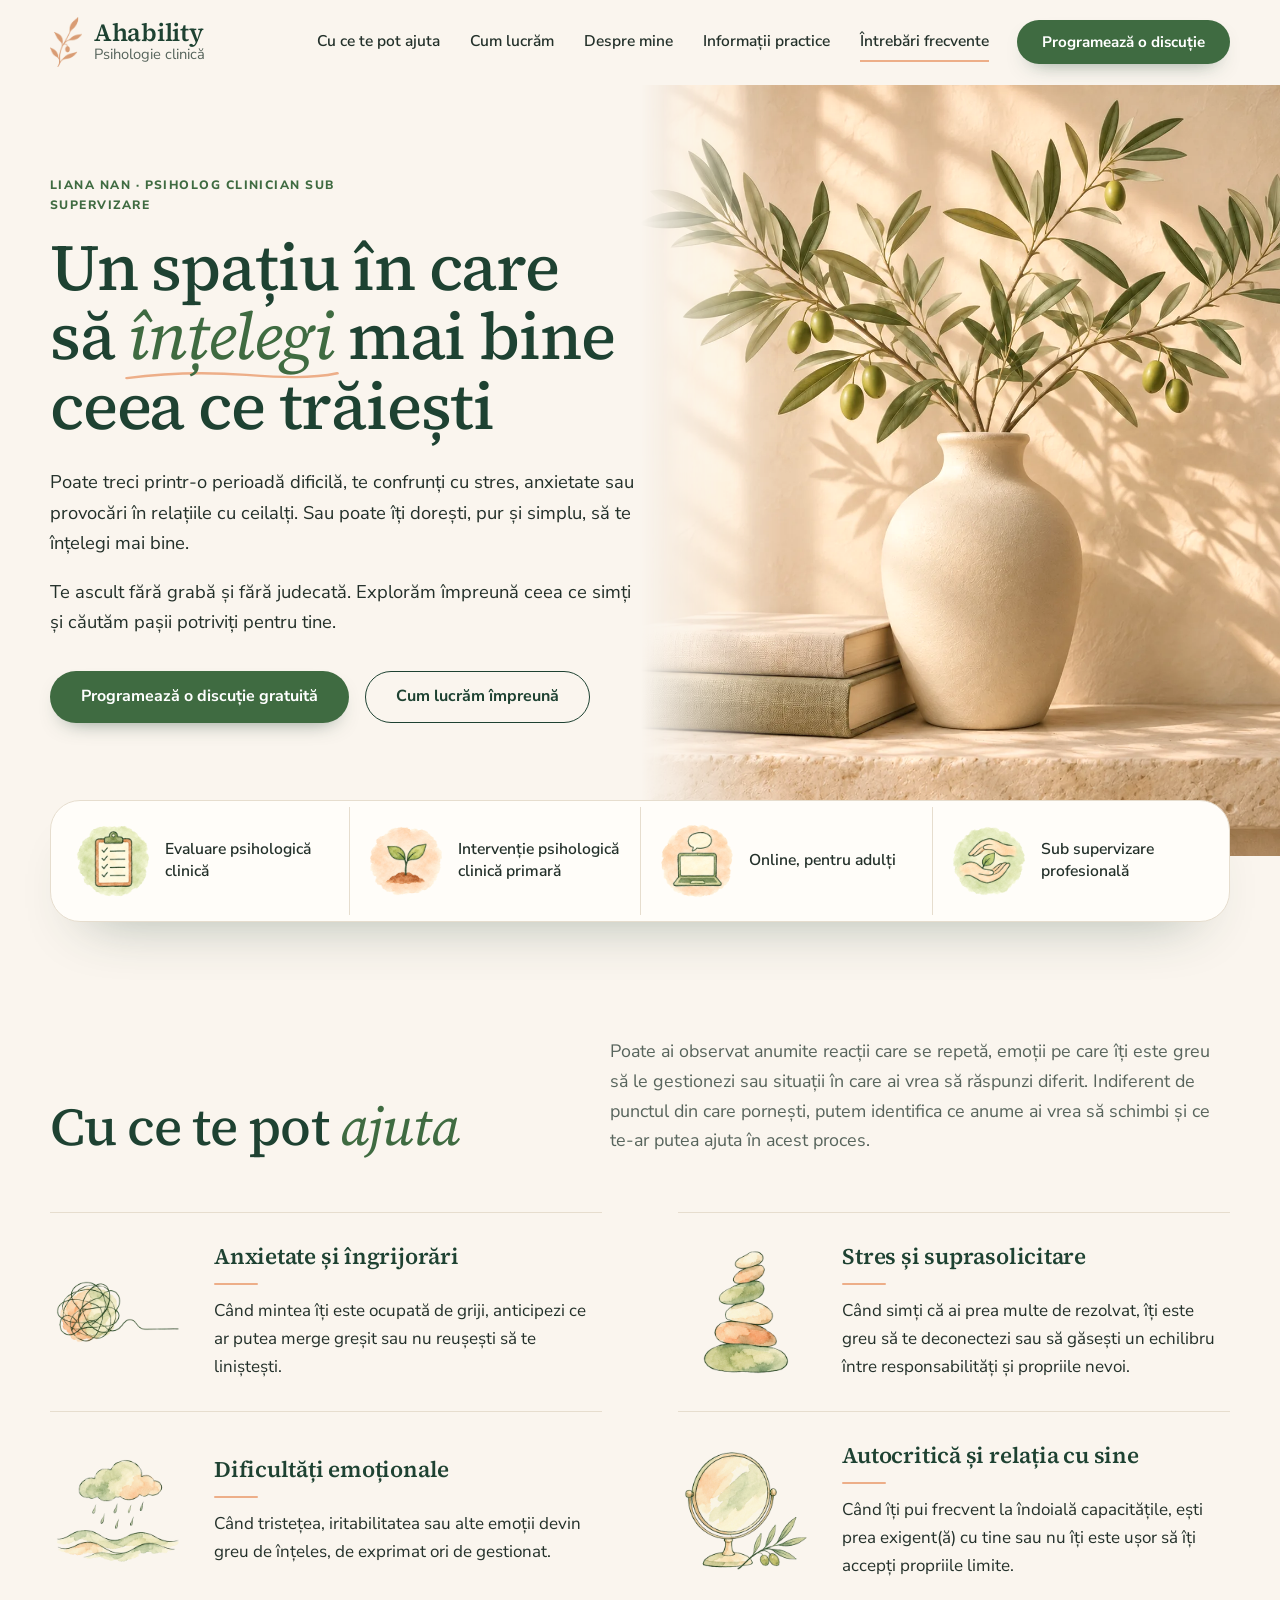
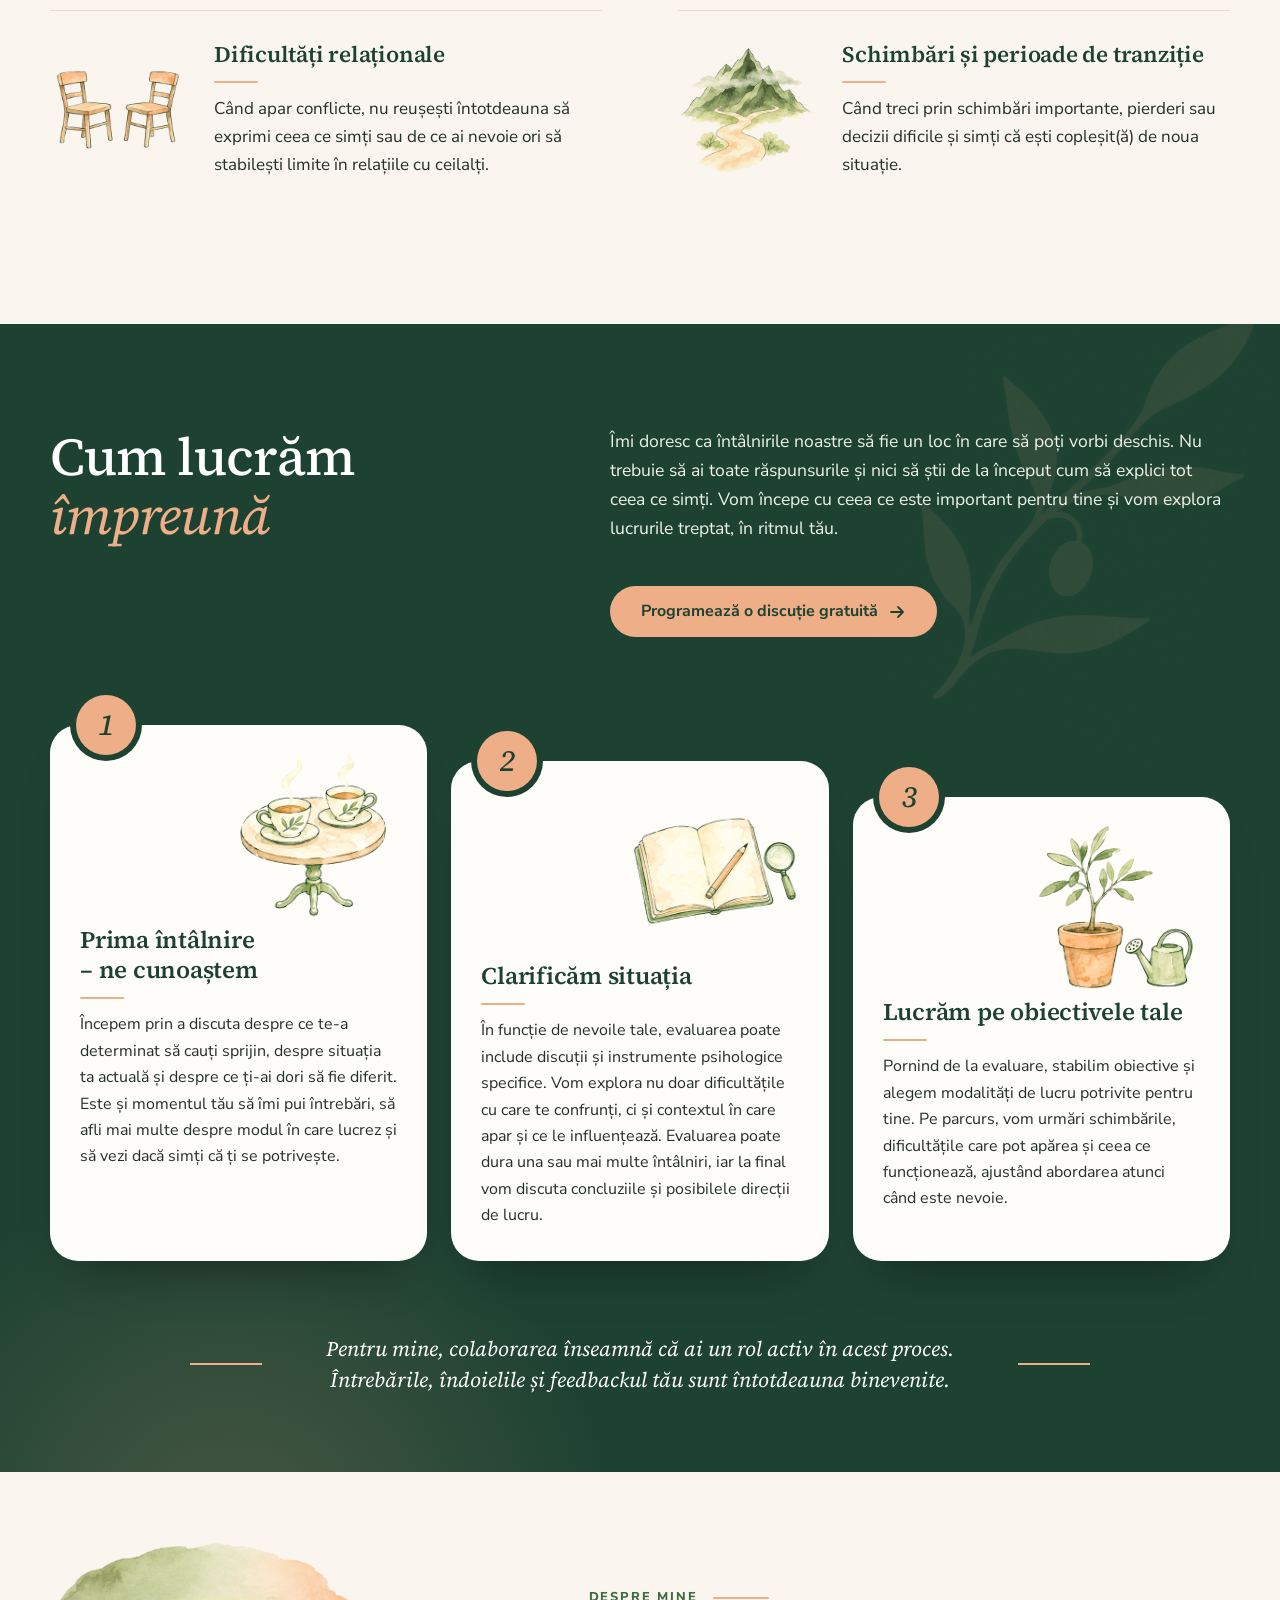
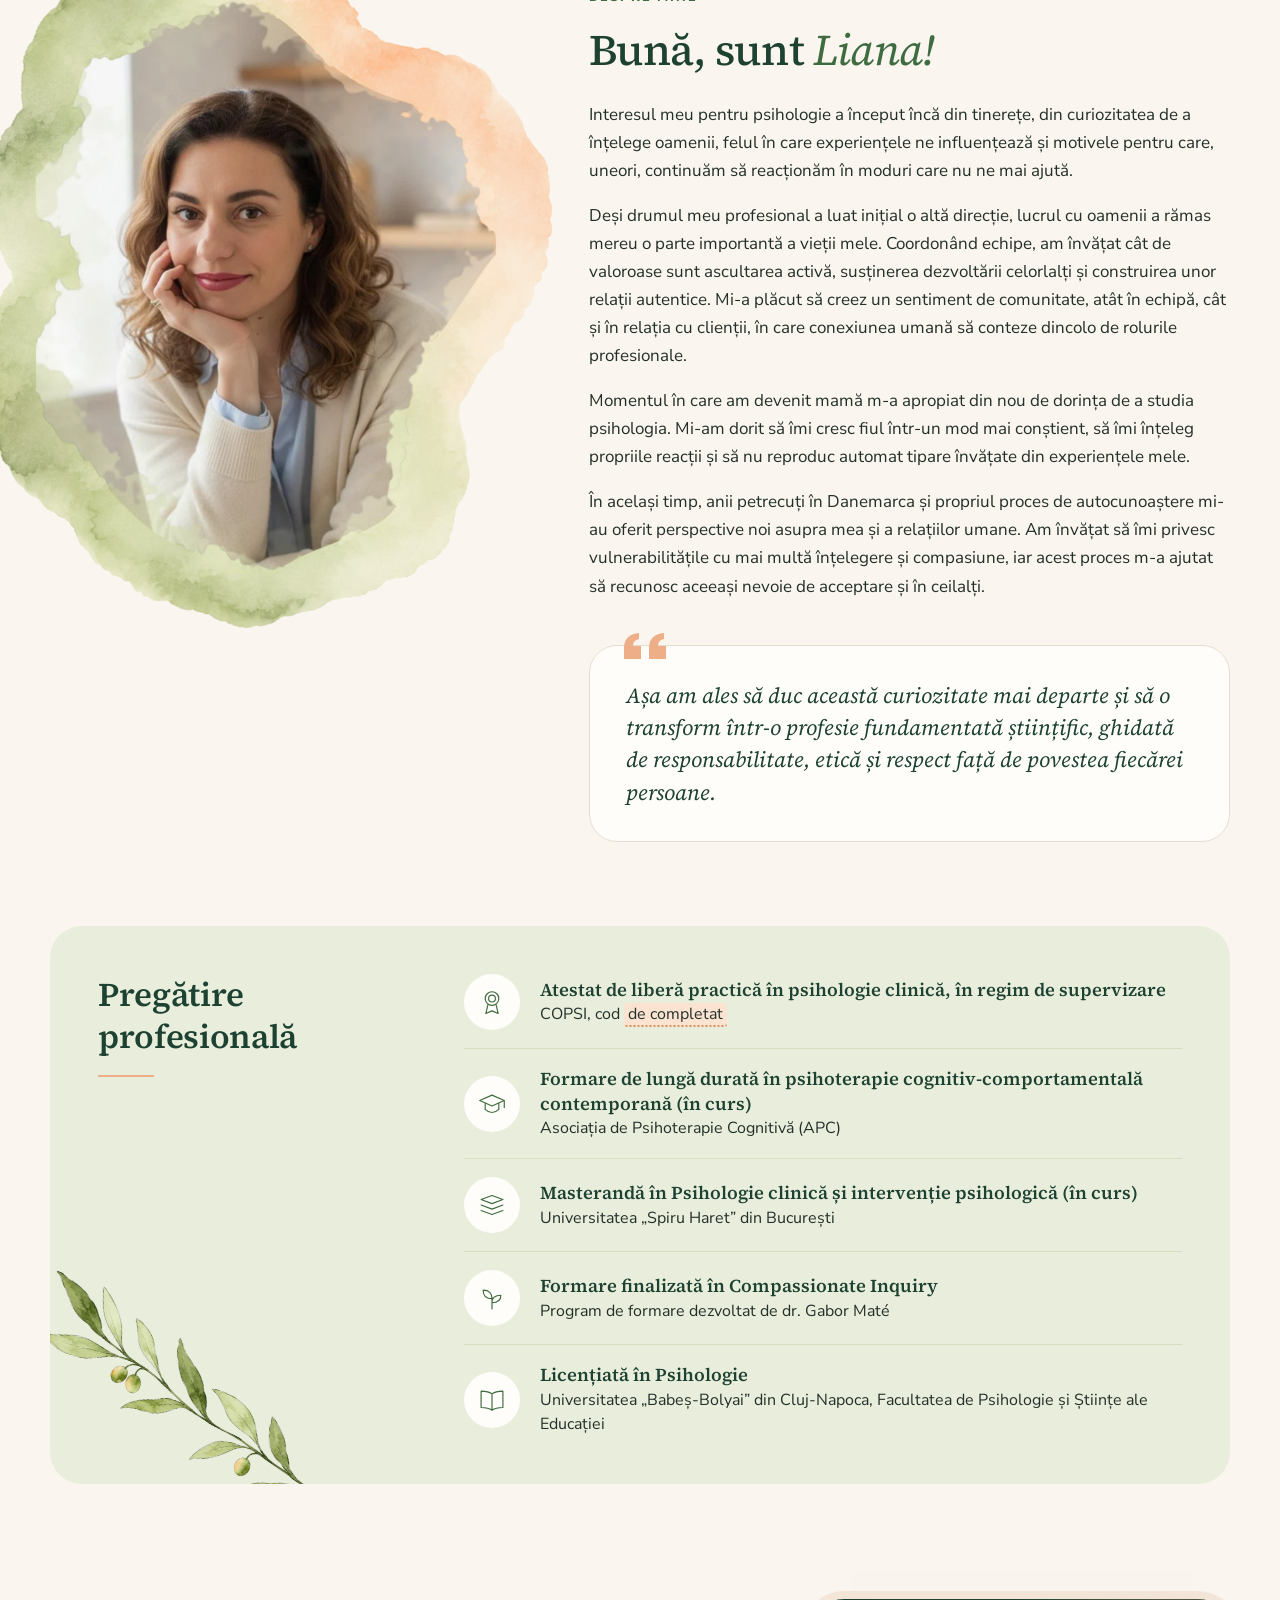
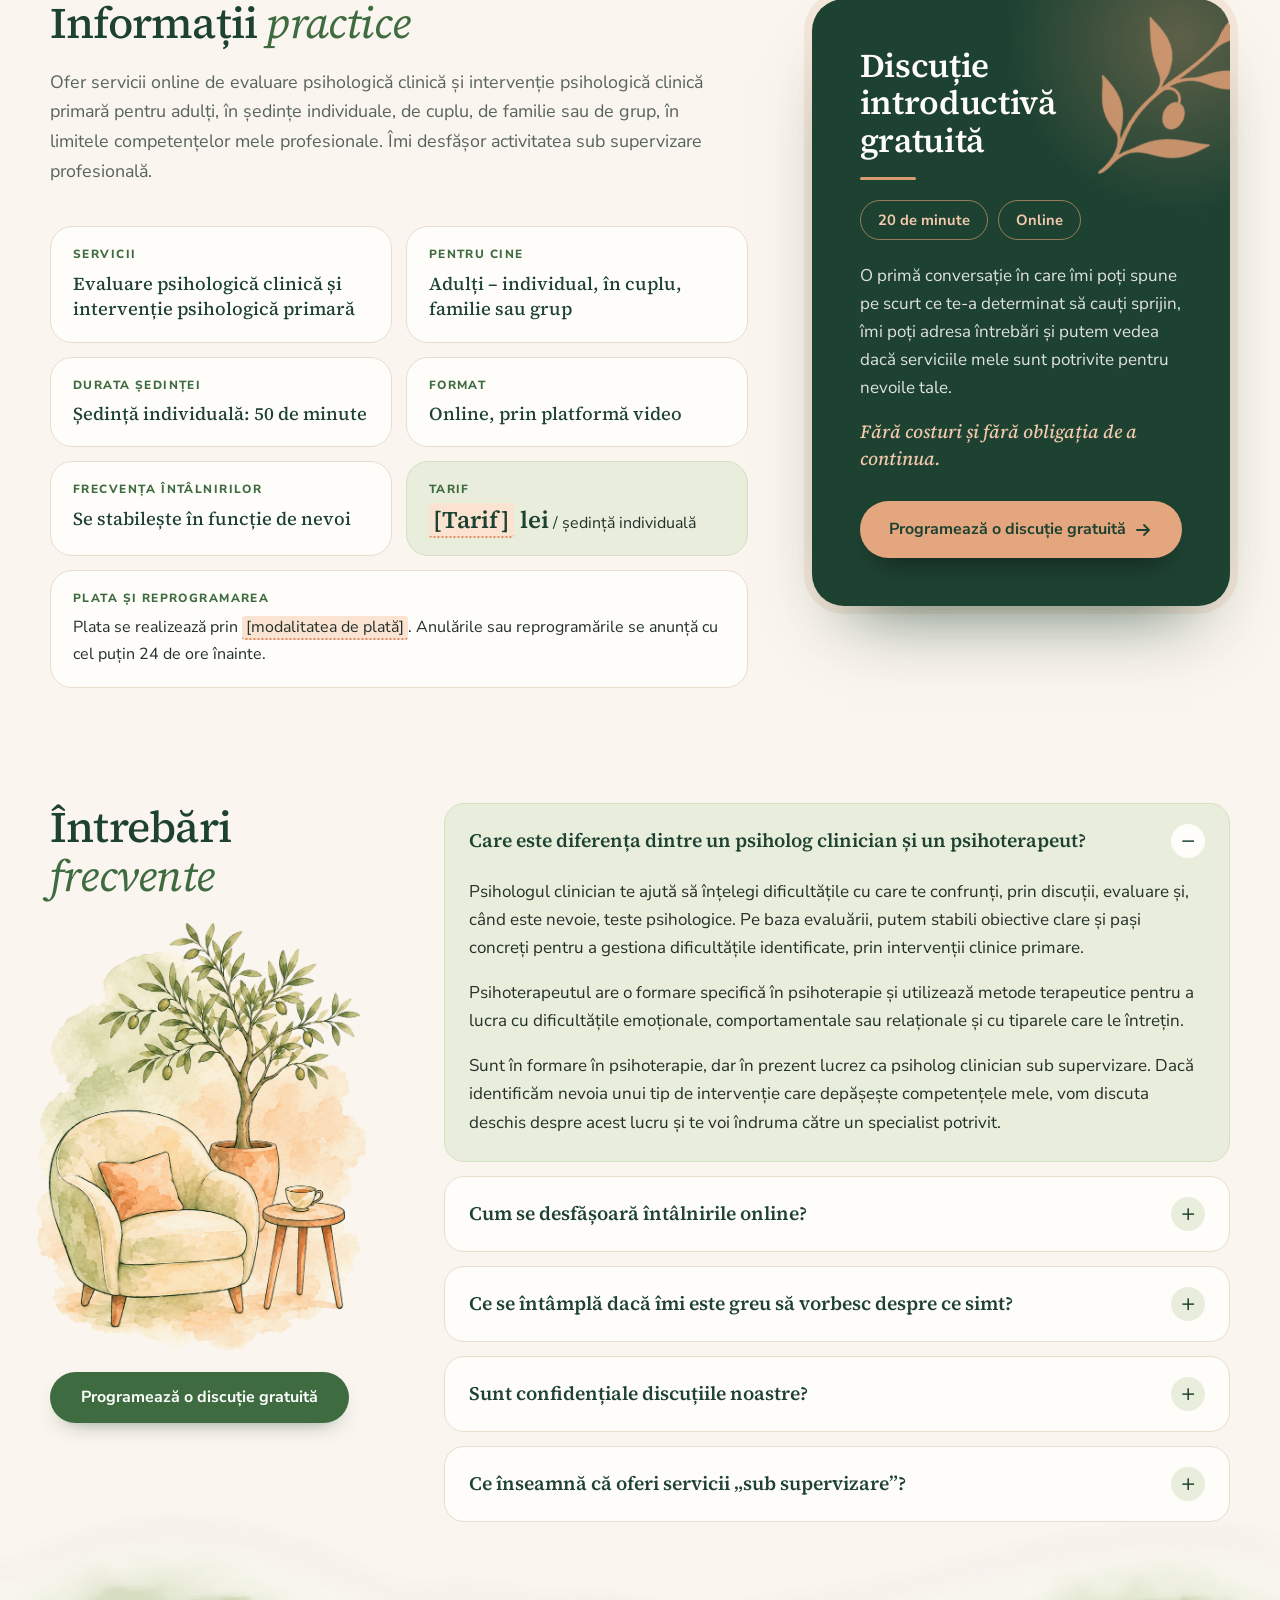
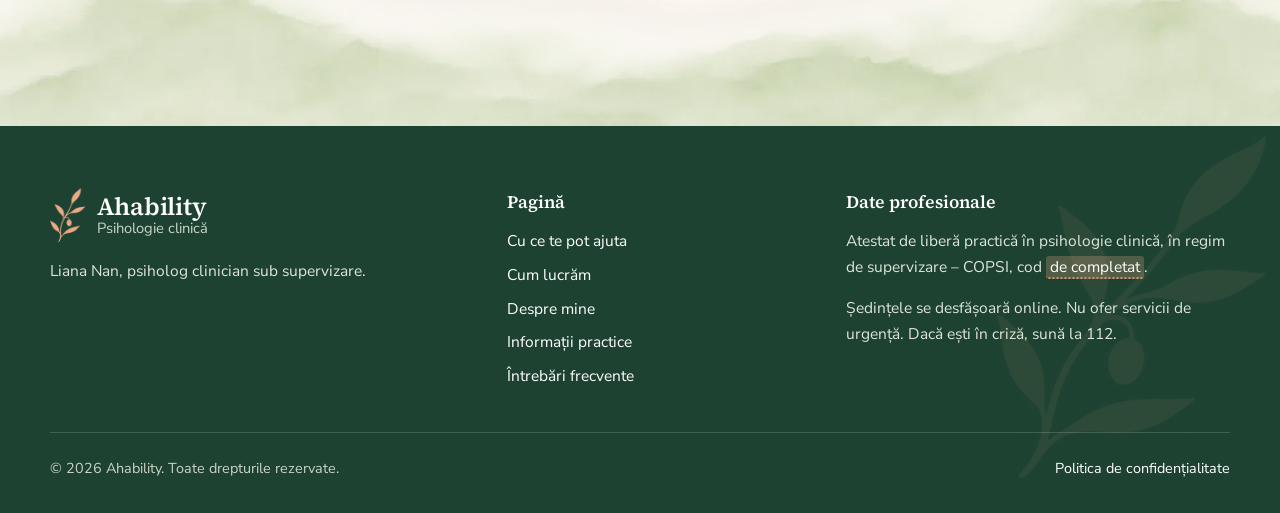
==== commit d0fd7b65: "Homepage preview: remove olive branch above the help section Co-Authored-By: Claude Fable 5.2 <norep" ====
--- a/home/index.html
+++ b/home/index.html
@@ -79,7 +79,6 @@
 
 <!-- ================= CU CE TE POT AJUTA ================= -->
 <section class="section help" id="ajutor">
-  <span class="bough" aria-hidden="true"></span>
   <div class="wrap">
     <div class="section-head">
     <h2>Cu ce te pot <em>ajuta</em></h2>
--- a/home/style.css
+++ b/home/style.css
@@ -594,3 +594,26 @@
 .portrait-frame{ aspect-ratio:900/1078; border-radius:0; background:none; overflow:visible; margin:-10% -14% -8% -16%; }
 .portrait-frame img{ position:static; width:100%; height:100%; left:auto; top:auto; }
 .portrait::before{ display:none; }
+
+/* =====================================================================
+   Fourth pass: the free first call is the page's main invitation, so its
+   card goes dark and takes the peach of the logo branch.
+   ===================================================================== */
+.intro-card{ background:var(--forest); color:rgba(255,253,249,.86); border-radius:32px;
+  padding:clamp(34px, 4vw, 48px); box-shadow:0 40px 70px -38px rgba(30,66,50,.75), 0 0 0 8px rgba(217,155,114,.16); }
+.intro-card::before{ right:-120px; top:-130px; width:340px; height:340px;
+  background:radial-gradient(closest-side, rgba(217,155,114,.34), transparent); }
+.intro-card::after{ content:""; position:absolute; z-index:0; right:-26px; top:-34px; width:150px; height:234px;
+  background:url(img/logo-mark.webp) center/contain no-repeat; transform:rotate(24deg); opacity:.9; pointer-events:none; }
+.intro-card h3{ color:var(--paper); font-size:clamp(2rem, 2.6vw, 2.35rem); line-height:1.12; max-width:9.5em; padding-right:70px; }
+.intro-card h3::after{ content:""; display:block; width:56px; height:3px; border-radius:3px; background:#D99B72; margin-top:18px; }
+.intro-card .pills li{ background:transparent; color:#F3C9AC; border:1.5px solid rgba(217,155,114,.65); padding:7px 17px; }
+.intro-card p{ color:rgba(255,253,249,.86); }
+.intro-card p:last-of-type{ color:#F3C9AC; font:italic 500 1.16rem/1.45 var(--serif); }
+.intro-card .btn-primary{ background:#E3A67E; color:var(--forest); align-self:stretch; padding:18px 16px; font-size:1rem; gap:8px; white-space:nowrap;
+  box-shadow:0 16px 30px -16px rgba(0,0,0,.6); }
+.intro-card .btn-primary:hover{ background:#EDB894; }
+@media (max-width:640px){
+  .intro-card::after{ width:110px; height:172px; right:-18px; top:-26px; }
+  .intro-card h3{ padding-right:56px; }
+}
